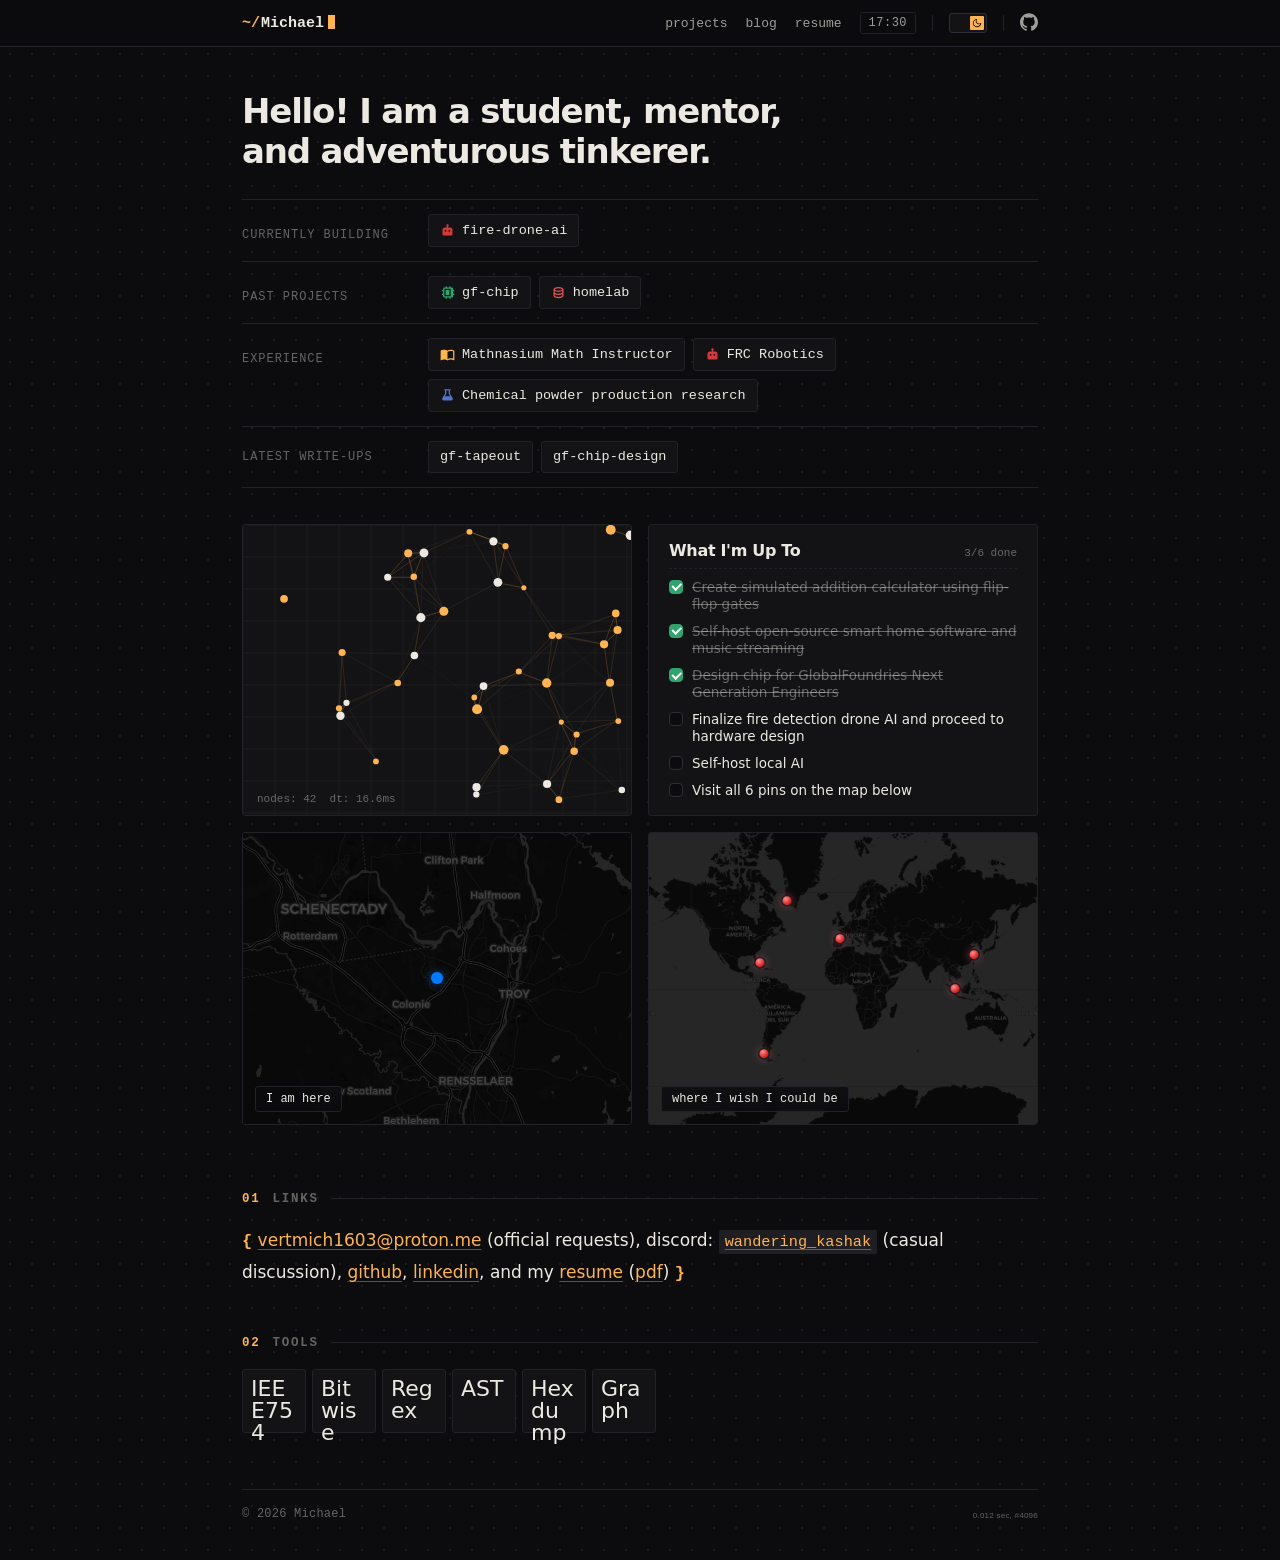
==== index.html @ 41710907 "Move gf-chip to Past projects on home page" ====
<!DOCTYPE html>
<html lang="en">
<head>
  <title>vert.study</title>
  <meta charset="UTF-8">
  <meta name="viewport" content="width=device-width, initial-scale=1">
  <meta name="theme-color" content="#f4f1ea">
  <link rel="icon" type="image/svg+xml" href="assets/favicon.svg">
  <link rel="apple-touch-icon" href="assets/images/logo.jpg">
  <link rel="stylesheet" href="assets/css/global.css">

  <script>
    function applyTheme() {
      let savedTheme = null
      try {
        savedTheme = localStorage.getItem('dark')
      } catch (e) {}
      const meta = document.querySelector('meta[name=theme-color]')
      if (savedTheme !== null) {
        if (savedTheme === 'true') {
          document.documentElement.classList.add('dark')
          meta.setAttribute('content', '#0c0c0e')
        } else {
          document.documentElement.classList.remove('dark')
          meta.setAttribute('content', '#f4f1ea')
        }
      } else {
        // dark by default; visitors can flip it with the toggle
        {
          document.documentElement.classList.add('dark')
          meta.setAttribute('content', '#0c0c0e')
        }
      }
    }
    applyTheme()
  </script>

  <style>
    .things {
      margin-block: 36px;
      display: grid;
      grid-template-columns: repeat(2, 1fr);
      gap: 16px;
      align-items: stretch;
    }

    .things > * {
      display: block;
      position: relative;
      overflow: hidden;
      width: 100%;
      height: auto;
      aspect-ratio: 4/3;
      border-radius: var(--radius);
      border: 1px solid var(--c-divider);
      transition: border-color 0.2s ease;
      background: var(--c-bg-alt);
    }

    @media (max-width: 768px) {
      .things {
        grid-template-columns: 1fr;
      }

      .things > * {
        aspect-ratio: 8/5;
      }
    }

    .sim-card {
      cursor: pointer;
      user-select: none;
    }

    .sim-card canvas {
      width: 100%;
      height: 100%;
      display: block;
    }

    .todo-card {
      padding: 16px 20px;
      display: flex;
      flex-direction: column;
      border: 1px solid var(--c-divider);
      overflow: hidden;
    }

    .todo-header {
      display: flex;
      align-items: baseline;
      justify-content: space-between;
      margin-bottom: 10px;
      padding-bottom: 8px;
      border-bottom: 1px dashed var(--c-divider);
    }

    .todo-header h3 {
      margin: 0;
      font-size: 16px;
      line-height: 1.2;
      font-weight: 700;
      letter-spacing: -0.02em;
    }

    .todo-count {
      font-family: var(--font-family-mono), monospace;
      font-size: 11px;
      color: var(--c-text-3);
    }

    .todo-list {
      list-style: none;
      padding: 0;
      margin: 0;
      display: flex;
      flex-direction: column;
      justify-content: space-between;
      gap: 6px;
      flex: 1;
    }

    .todo-item {
      display: flex;
      align-items: flex-start;
      gap: 9px;
      font-size: 13.5px;
      line-height: 1.25;
      margin: 0;
      cursor: default;
      color: var(--c-text-1);
    }

    .todo-box {
      width: 14px;
      height: 14px;
      margin-top: 1px;
      border: 1.5px solid var(--c-border);
      border-radius: 4px;
      background: var(--c-bg);
      flex-shrink: 0;
      position: relative;
    }

    .todo-item.done .todo-box {
      background: var(--c-green-2);
      border-color: var(--c-green-2);
    }

    .todo-item.done .todo-box::after {
      content: "";
      position: absolute;
      left: 3.5px;
      top: 0.5px;
      width: 3.5px;
      height: 6.5px;
      border: solid #fff;
      border-width: 0 2px 2px 0;
      transform: rotate(45deg);
    }

    .todo-item.done span:last-child {
      text-decoration: line-through;
      color: var(--c-text-3);
    }

    .map {
      position: relative;
      user-select: none;
      -webkit-user-select: none;
      overflow: hidden;
    }

    .map-label {
      position: absolute;
      bottom: 12px;
      left: 12px;
      z-index: 5;
      font-size: 12px;
      font-weight: 600;
      line-height: 1;
      padding: 6px 10px;
      border-radius: var(--radius);
      font-family: var(--font-family-mono), monospace;
      font-weight: 500;
      background-color: var(--c-bg-elv);
      backdrop-filter: blur(6px);
      -webkit-backdrop-filter: blur(6px);
      color: var(--c-text-1);
      border: 1px solid var(--c-divider);
      pointer-events: none;
    }

    .map-paper {
      position: absolute;
      display: grid;
      grid-template-columns: repeat(5, 1fr);
      pointer-events: none;
    }

    .map-paper span {
      display: block;
      width: 256px;
      height: 256px;
      background-color: var(--c-bg-alt);
      background-image: var(--light);
      background-size: 256px 256px;
    }

    html.dark .map-paper span {
      background-image: var(--dark);
    }

    .location-marker {
      position: relative;
      top: calc(50% - 20px);
      left: calc(50% - 20px);
      width: 40px;
      height: 40px;
      pointer-events: none;
    }

    .location-marker .dot {
      position: absolute;
      top: 50%;
      left: 50%;
      width: 12px;
      height: 12px;
      background: #007BFF;
      border-radius: 50%;
      transform: translate(-50%, -50%);
      z-index: 3;
      box-shadow: 0 0 8px rgba(0, 123, 255, 0.5);
    }

    .location-marker .ripple {
      position: absolute;
      top: 50%;
      left: 50%;
      width: 12px;
      height: 12px;
      border: 1px solid #007BFF;
      border-radius: 50%;
      transform: translate(-50%, -50%);
      z-index: 1;
      opacity: 0;
      animation: ripple-animation 4s infinite;
    }

    .location-marker .ripple:nth-child(1) {
      animation-delay: 0s;
    }

    .location-marker .ripple:nth-child(2) {
      animation-delay: 2s;
    }

    @keyframes ripple-animation {
      0% {
        transform: translate(-50%, -50%) scale(1);
        opacity: 0.5;
      }
      100% {
        transform: translate(-50%, -50%) scale(4);
        opacity: 0;
      }
    }

    /* Static World Map ("where I wish I could be") */
    .world-map-square {
      position: absolute;
      width: 100%;
      aspect-ratio: 1 / 1;
      left: 0;
      top: 50%;
      transform: translateY(-47%);
    }

    .world-tiles {
      position: absolute;
      inset: 0;
      display: grid;
      grid-template-columns: repeat(4, 1fr);
      grid-template-rows: repeat(4, 1fr);
      pointer-events: none;
    }

    .world-tiles span {
      display: block;
      width: 100%;
      height: 100%;
      background-color: var(--c-bg-alt);
      background-image: var(--light);
      background-size: 100% 100%;
    }

    html.dark .world-tiles span {
      background-image: var(--dark);
    }

    .wish-pin {
      position: absolute;
      width: 18px;
      height: 18px;
      transform: translate(-50%, -50%);
      z-index: 4;
      cursor: pointer;
    }

    .wish-pin::before {
      content: "";
      position: absolute;
      top: 50%;
      left: 50%;
      width: 9px;
      height: 9px;
      border-radius: 50%;
      transform: translate(-50%, -50%);
      background: radial-gradient(circle at 35% 30%, #ff8e8e 0%, #e03131 55%, #8a1117 100%);
      box-shadow:
        0 0 0 2px rgba(255, 255, 255, 0.85),
        0 2px 5px rgba(0, 0, 0, 0.45);
      transition: transform 0.15s ease;
    }

    html.dark .wish-pin::before {
      box-shadow:
        0 0 0 1.5px rgba(27, 27, 31, 0.9),
        0 0 8px rgba(246, 111, 129, 0.65);
    }

    .wish-pin:hover::before {
      transform: translate(-50%, -50%) scale(1.35);
    }

    .tools {
      display: flex;
      flex-wrap: wrap;
      gap: 6px;
    }

    .tools > a {
      display: block;
      width: 64px;
      height: 64px;
      font-size: 22px;
      line-height: 1;
      overflow-wrap: anywhere;
      border-radius: var(--radius);
      border: 1px solid var(--c-divider);
      padding: 8px;
      background: var(--c-bg-alt);
      color: var(--c-text-1);
      text-decoration: none;
      transition: background 0.2s ease, font-size 60ms ease;
    }

    .tools > a:hover {
      background: var(--c-bg-alt);
      font-size: 11px;
    }

    /* Hero statement + labeled rows */
    .hero {
      font-size: 34px;
      line-height: 1.18;
      font-weight: 700;
      letter-spacing: -0.035em;
      margin: 44px 0 28px;
      max-width: 17em;
    }

    .rows {
      border-top: 1px solid var(--c-divider);
    }

    .row {
      display: grid;
      grid-template-columns: 170px 1fr;
      gap: 16px;
      align-items: baseline;
      padding: 14px 0;
      border-bottom: 1px solid var(--c-divider);
    }

    .row-label {
      font-family: var(--font-family-mono), monospace;
      font-size: 12px;
      letter-spacing: 0.08em;
      text-transform: uppercase;
      color: var(--c-text-3);
    }

    .row-items {
      display: flex;
      flex-wrap: wrap;
      gap: 8px;
    }

    .things > *:hover {
      border-color: var(--c-border);
    }

    @media (max-width: 768px) {
      .hero { font-size: 28px; margin-top: 32px; }
      .row { grid-template-columns: 1fr; gap: 8px; }
    }
  </style>
</head>
<body>

<div class="nav-container">
  <nav>
    <div class="nav-title">
      <a href="index.html">Michael</a>
    </div>

    <div class="nav-menu nav-mobile">
      <div class="nav-element">
        <button class="dark-toggle" role="switch" aria-label="Toggle dark mode">
          <span class="dark-toggle__check">
            <span class="dark-toggle__icon">
              <svg class="sun" aria-hidden="true" focusable="false"><use xlink:href="#sun"></use></svg>
              <svg class="moon" aria-hidden="true" focusable="false"><use xlink:href="#moon"></use></svg>
            </span>
          </span>
        </button>
      </div>
      <div class="nav-element">
        <a href="" class="hamburger-toggle" aria-label="Toggle menu">
          <svg aria-hidden="true" focusable="false">
            <use xlink:href="#menu"></use>
          </svg>
        </a>
      </div>
    </div>

    <div class="nav-popup">
      <a href="projects.html">projects</a>
      <a href="blog.html">blog</a>
      <a href="resume.html">resume</a>
      <a href="https://github.com/Kashak213">github</a>
    </div>

    <div class="nav-menu nav-desktop">
      <div class="nav-element">
        <a href="projects.html">projects</a>
        <a href="blog.html">blog</a>
        <a href="resume.html">resume</a>
        <div class="my-time" data-timezone="America/New_York" title="Time in my timezone (EST)" tabindex="0">
          19:33
        </div>
      </div>
      <div class="nav-element">
        <button class="dark-toggle" role="switch" aria-label="Toggle dark mode">
          <span class="dark-toggle__check">
            <span class="dark-toggle__icon">
              <svg class="sun" aria-hidden="true" focusable="false"><use xlink:href="#sun"></use></svg>
              <svg class="moon" aria-hidden="true" focusable="false"><use xlink:href="#moon"></use></svg>
            </span>
          </span>
        </button>
      </div>
      <div class="nav-element">
        <a href="https://github.com/Kashak213" aria-label="GitHub" title="GitHub profile">
          <svg aria-hidden="true" focusable="false">
            <use xlink:href="#github"></use>
          </svg>
        </a>
      </div>
    </div>
  </nav>
</div>

<main>
  <p class="hero">
    Hello! I am a student, mentor, and adventurous tinkerer.
  </p>

  <div class="rows">
    <div class="row">
      <span class="row-label">Currently building</span>
      <div class="row-items">
        <a class="b" href="projects.html#drone" title="Autonomous UAV edge AI fire detection drone &amp; hardware">
          <svg aria-hidden="true" focusable="false"><use xlink:href="#bot"></use></svg>
          fire-drone-ai</a>
      </div>
    </div>

    <div class="row">
      <span class="row-label">Past projects</span>
      <div class="row-items">
        <a class="b" href="projects.html#gf-chip" title="GlobalFoundries Next Generation Engineers chip design">
          <svg aria-hidden="true" focusable="false"><use xlink:href="#chip"></use></svg>
          gf-chip</a>
        <a href="projects.html#homelab" class="b" title="Self-hosted open-source smart home, media streaming &amp; local AI">
          <svg aria-hidden="true" focusable="false"><use xlink:href="#db"></use></svg>
          homelab</a>
      </div>
    </div>

    <div class="row">
      <span class="row-label">Experience</span>
      <div class="row-items">
        <a class="b" href="projects.html#mathnasium" title="Math Instructor at Mathnasium">
          <svg aria-hidden="true" focusable="false"><use xlink:href="#book"></use></svg>
          Mathnasium Math Instructor</a>
        <a class="b" href="projects.html#robotics" title="Mechanical Subteam Captain — Shenendehowa FRC Robotics">
          <svg aria-hidden="true" focusable="false"><use xlink:href="#bot"></use></svg>
          FRC Robotics</a>
        <a class="b" href="projects.html#research" title="Chemical Engineering student research on powder production">
          <svg aria-hidden="true" focusable="false"><use xlink:href="#lab"></use></svg>
          Chemical powder production research</a>
      </div>
    </div>

    <div class="row">
      <span class="row-label">Latest write-ups</span>
      <div class="row-items">
        <a href="gf-tapeout.html" class="b" title="Two-Digit BCD Adding Calculator Report (GlobalFoundries NextGen Engineers)">gf-tapeout</a>
        <a href="gf-chip-design.html" class="b" title="Two-Digit BCD Adding Calculator Visual Walkthrough">gf-chip-design</a>
      </div>
    </div>
  </div>
</main>

<section>
  <div class="things">
    <!-- Interactive Bubble / Node Simulation -->
    <div class="sim-card" id="sim-card" title="Interactive orbital field — click to spawn bubbles">
      <canvas id="sim-canvas"></canvas>
    </div>

    <!-- Read-Only Public To-Do / What I'm Up To Card -->
    <div class="todo-card">
      <div class="todo-header">
        <h3>What I'm Up To</h3>
        <span class="todo-count">3/6 done</span>
      </div>
      <ul class="todo-list">
        <li class="todo-item done">
          <span class="todo-box" aria-hidden="true"></span>
          <span>Create simulated addition calculator using flip-flop gates</span>
        </li>
        <li class="todo-item done">
          <span class="todo-box" aria-hidden="true"></span>
          <span>Self-host open-source smart home software and music streaming</span>
        </li>
        <li class="todo-item done">
          <span class="todo-box" aria-hidden="true"></span>
          <span>Design chip for GlobalFoundries Next Generation Engineers</span>
        </li>
        <li class="todo-item">
          <span class="todo-box" aria-hidden="true"></span>
          <span>Finalize fire detection drone AI and proceed to hardware design</span>
        </li>
        <li class="todo-item">
          <span class="todo-box" aria-hidden="true"></span>
          <span>Self-host local AI</span>
        </li>
        <li class="todo-item">
          <span class="todo-box" aria-hidden="true"></span>
          <span>Visit all 6 pins on the map below</span>
        </li>
      </ul>
    </div>

    <!-- Static Tri-City (Schenectady, Albany, Troy) Map — Zoom 10 so only the general Capital Region is shown -->
    <div class="map" title="I am here — Schenectady / Albany / Troy">
      <div class="map-paper" data-localx="535.3" data-localy="580.4">
        <span style="--dark: url('assets/maps/dark_all/10/300_375.png'); --light: url('assets/maps/light_all/10/300_375.png')"></span>
        <span style="--dark: url('assets/maps/dark_all/10/301_375.png'); --light: url('assets/maps/light_all/10/301_375.png')"></span>
        <span style="--dark: url('assets/maps/dark_all/10/302_375.png'); --light: url('assets/maps/light_all/10/302_375.png')"></span>
        <span style="--dark: url('assets/maps/dark_all/10/303_375.png'); --light: url('assets/maps/light_all/10/303_375.png')"></span>
        <span style="--dark: url('assets/maps/dark_all/10/304_375.png'); --light: url('assets/maps/light_all/10/304_375.png')"></span>

        <span style="--dark: url('assets/maps/dark_all/10/300_376.png'); --light: url('assets/maps/light_all/10/300_376.png')"></span>
        <span style="--dark: url('assets/maps/dark_all/10/301_376.png'); --light: url('assets/maps/light_all/10/301_376.png')"></span>
        <span style="--dark: url('assets/maps/dark_all/10/302_376.png'); --light: url('assets/maps/light_all/10/302_376.png')"></span>
        <span style="--dark: url('assets/maps/dark_all/10/303_376.png'); --light: url('assets/maps/light_all/10/303_376.png')"></span>
        <span style="--dark: url('assets/maps/dark_all/10/304_376.png'); --light: url('assets/maps/light_all/10/304_376.png')"></span>

        <span style="--dark: url('assets/maps/dark_all/10/300_377.png'); --light: url('assets/maps/light_all/10/300_377.png')"></span>
        <span style="--dark: url('assets/maps/dark_all/10/301_377.png'); --light: url('assets/maps/light_all/10/301_377.png')"></span>
        <span style="--dark: url('assets/maps/dark_all/10/302_377.png'); --light: url('assets/maps/light_all/10/302_377.png')"></span>
        <span style="--dark: url('assets/maps/dark_all/10/303_377.png'); --light: url('assets/maps/light_all/10/303_377.png')"></span>
        <span style="--dark: url('assets/maps/dark_all/10/304_377.png'); --light: url('assets/maps/light_all/10/304_377.png')"></span>

        <span style="--dark: url('assets/maps/dark_all/10/300_378.png'); --light: url('assets/maps/light_all/10/300_378.png')"></span>
        <span style="--dark: url('assets/maps/dark_all/10/301_378.png'); --light: url('assets/maps/light_all/10/301_378.png')"></span>
        <span style="--dark: url('assets/maps/dark_all/10/302_378.png'); --light: url('assets/maps/light_all/10/302_378.png')"></span>
        <span style="--dark: url('assets/maps/dark_all/10/303_378.png'); --light: url('assets/maps/light_all/10/303_378.png')"></span>
        <span style="--dark: url('assets/maps/dark_all/10/304_378.png'); --light: url('assets/maps/light_all/10/304_378.png')"></span>

        <span style="--dark: url('assets/maps/dark_all/10/300_379.png'); --light: url('assets/maps/light_all/10/300_379.png')"></span>
        <span style="--dark: url('assets/maps/dark_all/10/301_379.png'); --light: url('assets/maps/light_all/10/301_379.png')"></span>
        <span style="--dark: url('assets/maps/dark_all/10/302_379.png'); --light: url('assets/maps/light_all/10/302_379.png')"></span>
        <span style="--dark: url('assets/maps/dark_all/10/303_379.png'); --light: url('assets/maps/light_all/10/303_379.png')"></span>
        <span style="--dark: url('assets/maps/dark_all/10/304_379.png'); --light: url('assets/maps/light_all/10/304_379.png')"></span>
      </div>
      <div class="location-marker">
        <div class="ripple"></div>
        <div class="ripple"></div>
        <div class="dot"></div>
      </div>
      <div class="map-label">I am here</div>
    </div>

    <!-- Static World Map — "where I wish I could be" -->
    <div class="map">
      <div class="world-map-square">
        <div class="world-tiles">
          <span style="--dark: url('assets/maps/dark_all/2/0_0.png'); --light: url('assets/maps/light_all/2/0_0.png')"></span>
          <span style="--dark: url('assets/maps/dark_all/2/1_0.png'); --light: url('assets/maps/light_all/2/1_0.png')"></span>
          <span style="--dark: url('assets/maps/dark_all/2/2_0.png'); --light: url('assets/maps/light_all/2/2_0.png')"></span>
          <span style="--dark: url('assets/maps/dark_all/2/3_0.png'); --light: url('assets/maps/light_all/2/3_0.png')"></span>

          <span style="--dark: url('assets/maps/dark_all/2/0_1.png'); --light: url('assets/maps/light_all/2/0_1.png')"></span>
          <span style="--dark: url('assets/maps/dark_all/2/1_1.png'); --light: url('assets/maps/light_all/2/1_1.png')"></span>
          <span style="--dark: url('assets/maps/dark_all/2/2_1.png'); --light: url('assets/maps/light_all/2/2_1.png')"></span>
          <span style="--dark: url('assets/maps/dark_all/2/3_1.png'); --light: url('assets/maps/light_all/2/3_1.png')"></span>

          <span style="--dark: url('assets/maps/dark_all/2/0_2.png'); --light: url('assets/maps/light_all/2/0_2.png')"></span>
          <span style="--dark: url('assets/maps/dark_all/2/1_2.png'); --light: url('assets/maps/light_all/2/1_2.png')"></span>
          <span style="--dark: url('assets/maps/dark_all/2/2_2.png'); --light: url('assets/maps/light_all/2/2_2.png')"></span>
          <span style="--dark: url('assets/maps/dark_all/2/3_2.png'); --light: url('assets/maps/light_all/2/3_2.png')"></span>

          <span style="--dark: url('assets/maps/dark_all/2/0_3.png'); --light: url('assets/maps/light_all/2/0_3.png')"></span>
          <span style="--dark: url('assets/maps/dark_all/2/1_3.png'); --light: url('assets/maps/light_all/2/1_3.png')"></span>
          <span style="--dark: url('assets/maps/dark_all/2/2_3.png'); --light: url('assets/maps/light_all/2/2_3.png')"></span>
          <span style="--dark: url('assets/maps/dark_all/2/3_3.png'); --light: url('assets/maps/light_all/2/3_3.png')"></span>
        </div>

        <!-- Pins on exact Web Mercator coordinates -->
        <div class="wish-pin" style="left: 35.63%; top: 26.86%" title="Nuuk, Greenland"></div>
        <div class="wish-pin" style="left: 28.50%; top: 42.84%" title="The Bahamas"></div>
        <div class="wish-pin" style="left: 29.61%; top: 66.42%" title="Patagonia"></div>
        <div class="wish-pin" style="left: 49.19%; top: 36.63%" title="Basque Country, Spain"></div>
        <div class="wish-pin" style="left: 83.74%; top: 40.95%" title="Shanghai, China"></div>
        <div class="wish-pin" style="left: 78.84%; top: 49.62%" title="Singapore"></div>
      </div>
      <div class="map-label">where I wish I could be</div>
    </div>
  </div>
</section>

<section>
  <h2>Links</h2>
  <p>
    <span class="bracket">{</span>
    <a href="mailto:vertmich1603@proton.me" title="Official requests: vertmich1603@proton.me">vertmich1603@proton.me</a> (official requests),
    discord: <a href="#discord" id="copy-discord" title="Click to copy Discord username"><code>wandering_kashak</code></a> (casual discussion),
    <a href="https://github.com/Kashak213" target="_blank" rel="noopener">github</a>,
    <a href="https://www.linkedin.com/in/michael-vert-966867383" target="_blank" rel="noopener">linkedin</a>,
    and my <a href="resume.html" title="View interactive web resume">resume</a> (<a href="assets/resume.pdf" download="Michael_Vert_Resume.pdf" title="Download PDF resume">pdf</a>)
    <span class="bracket">}</span>
  </p>
</section>

<section>
  <h2>Tools</h2>
  <div class="tools">
    <a href="projects.html">IEEE754</a>
    <a href="projects.html">Bitwise</a>
    <a href="projects.html">Regex</a>
    <a href="projects.html">AST</a>
    <a href="projects.html">Hexdump</a>
    <a href="projects.html">Graph</a>
  </div>
</section>

<footer>
  <div class="footer-links">
    <div>© 2026 Michael</div>
    <div style="font-family: Tahoma, sans-serif">
      <span style="font-size: 8px" title="Page generation time">
        0.012 sec,
      </span>
      <span style="font-size: 8px" title="Unique page views">
        #4096
      </span>
    </div>
  </div>
</footer>

<svg style="display: none" aria-hidden="true" focusable="false">
  <symbol id="sun" viewBox="0 0 24 24">
    <path d="M12,18c-3.3,0-6-2.7-6-6s2.7-6,6-6s6,2.7,6,6S15.3,18,12,18zM12,8c-2.2,0-4,1.8-4,4c0,2.2,1.8,4,4,4c2.2,0,4-1.8,4-4C16,9.8,14.2,8,12,8z"></path>
    <path d="M12,4c-0.6,0-1-0.4-1-1V1c0-0.6,0.4-1,1-1s1,0.4,1,1v2C13,3.6,12.6,4,12,4z"></path>
    <path d="M12,24c-0.6,0-1-0.4-1-1v-2c0-0.6,0.4-1,1-1s1,0.4,1,1v2C13,23.6,12.6,24,12,24z"></path>
    <path d="M5.6,6.6c-0.3,0-0.5-0.1-0.7-0.3L3.5,4.9c-0.4-0.4-0.4-1,0-1.4s1-0.4,1.4,0l1.4,1.4c0.4,0.4,0.4,1,0,1.4C6.2,6.5,5.9,6.6,5.6,6.6z"></path>
    <path d="M19.8,20.8c-0.3,0-0.5-0.1-0.7-0.3l-1.4-1.4c-0.4-0.4-0.4-1,0-1.4s1-0.4,1.4,0l1.4,1.4c0.4,0.4,0.4,1,0,1.4C20.3,20.7,20,20.8,19.8,20.8z"></path>
    <path d="M3,13H1c-0.6,0-1-0.4-1-1s0.4-1,1-1h2c0.6,0,1,0.4,1,1S3.6,13,3,13z"></path>
    <path d="M23,13h-2c-0.6,0-1-0.4-1-1s0.4-1,1-1h2c0.6,0,1,0.4,1,1S23.6,13,23,13z"></path>
    <path d="M4.2,20.8c-0.3,0-0.5-0.1-0.7-0.3c-0.4-0.4-0.4-1,0-1.4l1.4-1.4c0.4-0.4,1-0.4,1.4,0s0.4,1,0,1.4l-1.4,1.4C4.7,20.7,4.5,20.8,4.2,20.8z"></path>
    <path d="M18.4,6.6c-0.3,0-0.5-0.1-0.7-0.3c-0.4-0.4-0.4-1,0-1.4l1.4-1.4c0.4-0.4,1-0.4,1.4,0s0.4,1,0,1.4l-1.4,1.4C18.9,6.5,18.6,6.6,18.4,6.6z"></path>
  </symbol>
  <symbol id="moon" viewBox="0 0 24 24">
    <path d="M12.1,22c-0.3,0-0.6,0-0.9,0c-5.5-0.5-9.5-5.4-9-10.9c0.4-4.8,4.2-8.6,9-9c0.4,0,0.8,0.2,1,0.5c0.2,0.3,0.2,0.8-0.1,1.1c-2,2.7-1.4,6.4,1.3,8.4c2.1,1.6,5,1.6,7.1,0c0.3-0.2,0.7-0.3,1.1-0.1c0.3,0.2,0.5,0.6,0.5,1c-0.2,2.7-1.5,5.1-3.6,6.8C16.6,21.2,14.4,22,12.1,22zM9.3,4.4c-2.9,1-5,3.6-5.2,6.8c-0.4,4.4,2.8,8.3,7.2,8.7c2.1,0.2,4.2-0.4,5.8-1.8c1.1-0.9,1.9-2.1,2.4-3.4c-2.5,0.9-5.3,0.5-7.5-1.1C9.2,11.4,8.1,7.7,9.3,4.4z"></path>
  </symbol>
  <symbol id="github" viewBox="0 0 24 24">
    <path d="M12 .297c-6.63 0-12 5.373-12 12 0 5.303 3.438 9.8 8.205 11.385.6.113.82-.258.82-.577 0-.285-.01-1.04-.015-2.04-3.338.724-4.042-1.61-4.042-1.61C4.422 18.07 3.633 17.7 3.633 17.7c-1.087-.744.084-.729.084-.729 1.205.084 1.838 1.236 1.838 1.236 1.07 1.835 2.809 1.305 3.495.998.108-.776.417-1.305.76-1.605-2.665-.3-5.466-1.332-5.466-5.93 0-1.31.465-2.38 1.235-3.22-.135-.303-.54-1.523.105-3.176 0 0 1.005-.322 3.3 1.23.96-.267 1.98-.399 3-.405 1.02.006 2.04.138 3 .405 2.28-1.552 3.285-1.23 3.285-1.23.645 1.653.24 2.873.12 3.176.765.84 1.23 1.91 1.23 3.22 0 4.61-2.805 5.625-5.475 5.92.42.36.81 1.096.81 2.22 0 1.606-.015 2.896-.015 3.286 0 .315.21.69.825.57C20.565 22.092 24 17.592 24 12.297c0-6.627-5.373-12-12-12"></path>
  </symbol>
  <symbol id="menu" viewBox="0 0 24 24">
    <path d="M3 6h18v2H3zm0 5h18v2H3zm0 5h18v2H3z"></path>
  </symbol>
  <symbol id="chip" viewBox="0 0 24 24">
    <path fill="#30a46c" d="M9 2v2H7a2 2 0 0 0-2 2v2H3v2h2v4H3v2h2v2a2 2 0 0 0 2 2h2v2h2v-2h4v2h2v-2h2a2 2 0 0 0 2-2v-2h2v-2h-2v-4h2V8h-2V6a2 2 0 0 0-2-2h-2V2h-2v2h-4V2H9zm-2 4h10v12H7V6zm2 2v8h6V8H9z"/>
  </symbol>
  <symbol id="db" viewBox="0 0 24 24">
    <path fill="#e0575b" d="M12 3C7.58 3 4 4.79 4 7v10c0 2.21 3.58 4 8 4s8-1.79 8-4V7c0-2.21-3.58-4-8-4zm0 2c3.87 0 6 1.5 6 2s-2.13 2-6 2-6-1.5-6-2 2.13-2 6-2zm6 12c0 .5-2.13 2-6 2s-6-1.5-6-2v-2.23c1.61.78 3.72 1.23 6 1.23s4.39-.45 6-1.23V17zm0-5c0 .5-2.13 2-6 2s-6-1.5-6-2V9.77C7.61 10.55 9.72 11 12 11s4.39-.45 6-1.23V12z"/>
  </symbol>
  <symbol id="tensor" viewBox="0 0 24 24">
    <path fill="#5c73e7" d="M12 2L3 7v10l9 5 9-5V7l-9-5zm0 2.28L18.8 8 12 11.72 5.2 8 12 4.28zM5 9.64l6 3.33v6.75l-6-3.33V9.64zm8 10.08v-6.75l6-3.33v6.75l-6 3.33z"/>
  </symbol>
  <symbol id="terminal" viewBox="0 0 24 24">
    <path fill="#da8b17" d="M4 4h16a2 2 0 0 1 2 2v12a2 2 0 0 1-2 2H4a2 2 0 0 1-2-2V6a2 2 0 0 1 2-2zm2.5 4.5L10 12l-3.5 3.5 1.4 1.4L12.8 12 7.9 7.1 6.5 8.5zm5.5 6.5h6v-2h-6v2z"/>
  </symbol>
  <symbol id="cube" viewBox="0 0 24 24">
    <path fill="#299764" d="M21 16.5c0 .38-.21.71-.53.88l-7.9 4.44c-.16.12-.36.18-.57.18-.21 0-.41-.06-.57-.18l-7.9-4.44A.991.991 0 0 1 3 16.5v-9c0-.38.21-.71.53-.88l7.9-4.44c.16-.12.36-.18.57-.18.21 0 .41.06.57.18l7.9 4.44c.32.17.53.5.53.88v9z"/>
  </symbol>
  <symbol id="lab" viewBox="0 0 24 24">
    <path fill="#5672cd" d="M7 2v2h1v5.17L3.59 16.5A2.5 2.5 0 0 0 5.75 20h12.5a2.5 2.5 0 0 0 2.16-3.5L16 9.17V4h1V2H7zm3 2h4v5.72l2.17 3.62H7.83L10 9.72V4z"/>
  </symbol>
  <symbol id="book" viewBox="0 0 24 24">
    <path fill="#ffb454" d="M21 5c-1.11-.35-2.33-.5-3.5-.5-1.95 0-4.05.4-5.5 1.5-1.45-1.1-3.55-1.5-5.5-1.5S2.45 4.9 1 6v14.65c0 .25.25.5.5.5.1 0 .15-.05.25-.05C3.1 20.45 5.05 20 6.5 20c1.95 0 4.05.4 5.5 1.5 1.35-.85 3.8-1.5 5.5-1.5 1.65 0 3.35.3 4.75 1.05.1.05.15.05.25.05.25 0 .5-.25.5-.5V6c-.6-.45-1.25-.75-2-1zm0 13.5c-1.1-.35-2.3-.5-3.5-.5-1.7 0-4.15.65-5.5 1.5V8c1.35-.85 3.8-1.5 5.5-1.5 1.2 0 2.4.15 3.5.5v11.5z"/>
  </symbol>
  <symbol id="bot" viewBox="0 0 24 24">
    <path fill="#d5393e" d="M12 2a2 2 0 0 1 2 2c0 .74-.4 1.39-1 1.73V7h3a4 4 0 0 1 4 4v7a2 2 0 0 1-2 2H6a2 2 0 0 1-2-2v-7a4 4 0 0 1 4-4h3V5.73c-.6-.34-1-.99-1-1.73a2 2 0 0 1 2-2zm-3 9a1.5 1.5 0 1 0 0 3 1.5 1.5 0 0 0 0-3zm6 0a1.5 1.5 0 1 0 0 3 1.5 1.5 0 0 0 0-3z"/>
  </symbol>
</svg>

<script src="assets/js/main.js"></script>
<script>
  // Center map paper exactly like medv.io
  function centerMapPaper() {
    const map = document.querySelector('.map')
    const mapPaper = document.querySelector('.map-paper')
    if (!map || !mapPaper) return

    const localX = parseFloat(mapPaper.dataset.localx)
    const localY = parseFloat(mapPaper.dataset.localy)

    const leftOffset = map.offsetWidth / 2 - localX
    const topOffset = map.offsetHeight / 2 - localY

    mapPaper.style.left = leftOffset + 'px'
    mapPaper.style.top = topOffset + 'px'
  }

  document.addEventListener('DOMContentLoaded', centerMapPaper)
  window.addEventListener('resize', centerMapPaper)

  // Copy Discord handle on click
  const discordLink = document.getElementById('copy-discord')
  if (discordLink) {
    discordLink.addEventListener('click', (e) => {
      e.preventDefault()
      navigator.clipboard?.writeText('wandering_kashak')
      const code = discordLink.querySelector('code')
      if (code) {
        const orig = code.innerText
        code.innerText = 'copied!'
        setTimeout(() => { code.innerText = orig }, 1200)
      }
    })
  }

  // Interactive Bubble / Node Canvas Widget
  ;(function initCanvasWidget() {
    const canvas = document.getElementById('sim-canvas')
    if (!canvas) return
    const ctx = canvas.getContext('2d')
    let width = 0, height = 0, dpr = window.devicePixelRatio || 1

    const particles = []
    const NUM = 42

    function resize() {
      const rect = canvas.getBoundingClientRect()
      width = rect.width
      height = rect.height
      canvas.width = width * dpr
      canvas.height = height * dpr
      ctx.setTransform(dpr, 0, 0, dpr, 0, 0)
    }

    function spawn(x, y) {
      const angle = Math.random() * Math.PI * 2
      const speed = 0.4 + Math.random() * 1.1
      particles.push({
        x, y,
        vx: Math.cos(angle) * speed,
        vy: Math.sin(angle) * speed,
        r: 2.5 + Math.random() * 2.5,
        hue: Math.random() > 0.35 ? 'brand' : 'green'
      })
      if (particles.length > 75) particles.shift()
    }

    resize()
    window.addEventListener('resize', resize)

    for (let i = 0; i < NUM; i++) {
      spawn(Math.random() * (width || 400), Math.random() * (height || 300))
    }

    let mouse = { x: -999, y: -999, active: false }
    canvas.addEventListener('mousemove', (e) => {
      const r = canvas.getBoundingClientRect()
      mouse.x = e.clientX - r.left
      mouse.y = e.clientY - r.top
      mouse.active = true
    })
    canvas.addEventListener('mouseleave', () => { mouse.active = false })
    canvas.addEventListener('click', (e) => {
      const r = canvas.getBoundingClientRect()
      for (let i = 0; i < 5; i++) {
        spawn(e.clientX - r.left, e.clientY - r.top)
      }
    })

    function step() {
      const isDark = document.documentElement.classList.contains('dark')
      ctx.fillStyle = isDark ? '#131316' : '#ebe7dc'
      ctx.fillRect(0, 0, width, height)

      // Subtle coordinate grid
      ctx.strokeStyle = isDark ? 'rgba(255,245,225,0.04)' : 'rgba(60,50,30,0.06)'
      ctx.lineWidth = 1
      const stepGrid = 32
      for (let gx = 0; gx < width; gx += stepGrid) {
        ctx.beginPath(); ctx.moveTo(gx, 0); ctx.lineTo(gx, height); ctx.stroke()
      }
      for (let gy = 0; gy < height; gy += stepGrid) {
        ctx.beginPath(); ctx.moveTo(0, gy); ctx.lineTo(width, gy); ctx.stroke()
      }

      for (let i = 0; i < particles.length; i++) {
        const a = particles[i]
        if (mouse.active) {
          const dx = mouse.x - a.x
          const dy = mouse.y - a.y
          const dist = Math.hypot(dx, dy)
          if (dist < 120 && dist > 5) {
            a.vx += (dx / dist) * 0.03
            a.vy += (dy / dist) * 0.03
          }
        }

        const speed = Math.hypot(a.vx, a.vy)
        if (speed > 1.8) {
          a.vx = (a.vx / speed) * 1.8
          a.vy = (a.vy / speed) * 1.8
        }

        a.x += a.vx
        a.y += a.vy
        if (a.x < 0) a.x = width
        if (a.x > width) a.x = 0
        if (a.y < 0) a.y = height
        if (a.y > height) a.y = 0

        for (let j = i + 1; j < particles.length; j++) {
          const b = particles[j]
          const dx = a.x - b.x
          const dy = a.y - b.y
          const d = Math.hypot(dx, dy)
          if (d < 78) {
            const alpha = (1 - d / 78) * (isDark ? 0.35 : 0.25)
            ctx.strokeStyle = isDark
              ? `rgba(255, 180, 84, ${alpha})`
              : `rgba(180, 83, 9, ${alpha})`
            ctx.beginPath()
            ctx.moveTo(a.x, a.y)
            ctx.lineTo(b.x, b.y)
            ctx.stroke()
          }
        }

        ctx.fillStyle = a.hue === 'brand'
          ? (isDark ? '#ffb454' : '#b45309')
          : (isDark ? '#ece9e2' : '#1c1b19')
        ctx.beginPath()
        ctx.arc(a.x, a.y, a.r, 0, Math.PI * 2)
        ctx.fill()
      }

      ctx.font = '11px ui-monospace, SFMono-Regular, Menlo, Consolas, monospace'
      ctx.fillStyle = isDark ? 'rgba(236, 233, 226, 0.4)' : 'rgba(28, 27, 25, 0.45)'
      ctx.fillText(`nodes: ${particles.length}  dt: 16.6ms`, 14, height - 14)

      requestAnimationFrame(step)
    }
    requestAnimationFrame(step)
  })()
</script>
</body>
</html>
---- assets/css/global.css ----
:root {
  --c-gray-1: #d8d3c6;
  --c-gray-2: #e2ddd0;
  --c-gray-3: #ebe6da;
  --c-gray-soft: rgba(120, 110, 90, .14);
  --c-indigo-1: #3451b2;
  --c-indigo-2: #3a5ccc;
  --c-indigo-3: #5672cd;
  --c-indigo-soft: rgba(100, 108, 255, .14);
  --c-green-1: #18794e;
  --c-green-2: #299764;
  --c-green-3: #30a46c;
  --c-green-soft: rgba(16, 185, 129, .14);
  --c-yellow-1: #915930;
  --c-yellow-2: #946300;
  --c-yellow-3: #9f6a00;
  --c-yellow-soft: rgba(234, 179, 8, .14);
  --c-red-1: #b8272c;
  --c-red-2: #d5393e;
  --c-red-3: #e0575b;
  --c-red-soft: rgba(244, 63, 94, .14);
  --c-amber-1: #b45309;
  --c-amber-2: #92400e;
  --c-amber-3: #d97706;
  --c-amber-soft: rgba(217, 119, 6, .13);
}

.dark {
  --c-gray-1: #4a4a52;
  --c-gray-2: #3a3a41;
  --c-gray-3: #2c2c32;
  --c-gray-soft: rgba(150, 150, 165, .14);
  --c-indigo-1: #a8b1ff;
  --c-indigo-2: #5c73e7;
  --c-indigo-3: #3e63dd;
  --c-indigo-soft: rgba(100, 108, 255, .16);
  --c-green-1: #3dd68c;
  --c-green-2: #30a46c;
  --c-green-3: #298459;
  --c-green-soft: rgba(16, 185, 129, .16);
  --c-yellow-1: #f9b44e;
  --c-yellow-2: #da8b17;
  --c-yellow-3: #a46a0a;
  --c-yellow-soft: rgba(234, 179, 8, .16);
  --c-red-1: #f66f81;
  --c-red-2: #f14158;
  --c-red-3: #b62a3c;
  --c-red-soft: rgba(244, 63, 94, .16);
  --c-amber-1: #ffb454;
  --c-amber-2: #ffc987;
  --c-amber-3: #e8912d;
  --c-amber-soft: rgba(255, 180, 84, .12);
}

/* Single amber accent drives links, headings, hover states */
:root {
  --c-default-soft: var(--c-gray-soft);
  --c-brand-1: var(--c-amber-1);
  --c-brand-2: var(--c-amber-2);
  --c-brand-3: var(--c-amber-3);
  --c-brand-soft: var(--c-amber-soft);
  --c-on-brand: #fff;
}

.dark {
  --c-on-brand: #1a1204;
}

:root {
  --font-family: ui-sans-serif, system-ui, -apple-system, BlinkMacSystemFont, "Segoe UI", Roboto, "Helvetica Neue", Arial, sans-serif;
  --font-family-mono: ui-monospace, SFMono-Regular, "SF Mono", Menlo, Monaco, Consolas, "Liberation Mono", "Courier New", monospace;
  --code-color: var(--c-brand-1);
  --code-bg: var(--c-default-soft);
  --code-block-bg: var(--c-bg-alt);
  --code-block-color: var(--c-text-1);
  --code-line-height: 1.7;
  --code-font-size: 15.25px;
  --radius: 3px;
}

/* Warm paper (light) */
:root {
  --c-bg: #f4f1ea;
  --c-bg-alt: #ebe7dc;
  --c-bg-elv: rgb(244 241 234 / 0.82);
  --c-dot: rgba(60, 50, 30, .13);
}

/* Warm graphite (dark) */
.dark {
  --c-bg: #0c0c0e;
  --c-bg-alt: #131316;
  --c-bg-elv: rgb(12 12 14 / 0.82);
  --c-dot: rgba(255, 245, 225, .07);
}

:root {
  --c-border: #cbc4b2;
  --c-divider: #dcd6c6;
}

.dark {
  --c-border: #2e2e35;
  --c-divider: #212127;
}

:root {
  --shadow-1: 0 1px 2px rgba(0, 0, 0, .04), 0 1px 2px rgba(0, 0, 0, .06);
  --shadow-2: 0 3px 12px rgba(0, 0, 0, .07), 0 1px 4px rgba(0, 0, 0, .07);
  --shadow-3: 0 12px 32px rgba(0, 0, 0, .1), 0 2px 6px rgba(0, 0, 0, .08);
  --shadow-4: 0 14px 44px rgba(0, 0, 0, .12), 0 3px 9px rgba(0, 0, 0, .12);
  --shadow-5: 0 18px 56px rgba(0, 0, 0, .16), 0 4px 12px rgba(0, 0, 0, .16);
}

:root {
  --c-text-1: rgb(28, 27, 25);
  --c-text-2: rgba(28, 27, 25, .72);
  --c-text-3: rgba(28, 27, 25, .48);
}

.dark {
  --c-text-1: rgb(236, 233, 226);
  --c-text-2: rgba(236, 233, 226, .66);
  --c-text-3: rgba(236, 233, 226, .4);
}

:root {
  --max-width: 860px;
  --main-padding: 32px;
}

* {
  box-sizing: border-box;
}

html.dark {
  color-scheme: dark;
}

body {
  margin: 0;
  font-family: var(--font-family), sans-serif;
  font-size: 17px;
  line-height: 1;
  color: var(--c-text-1);
  background-color: var(--c-bg);
  /* faint dot grid, like engineering paper */
  background-image: radial-gradient(var(--c-dot) 1px, transparent 1px);
  background-size: 22px 22px;
  background-position: -1px -1px;
  counter-reset: sec;
  text-rendering: optimizeLegibility;
  -webkit-font-smoothing: antialiased;
  -moz-osx-font-smoothing: grayscale;
  -moz-text-size-adjust: none;
  -webkit-text-size-adjust: none;
  text-size-adjust: none;
}

::selection {
  background: var(--c-brand-1);
  color: var(--c-on-brand);
}

p {
  margin: 16px 0;
  line-height: 30px;
  overflow-wrap: break-word;
}

details {
  margin: 16px 0;
  line-height: 32px;
  overflow-wrap: break-word;
}

details summary {
  cursor: pointer;
}

h1, h2, h3, h4, h5, h6 {
  margin: 0;
  font-weight: 600;
  overflow-wrap: break-word;
}

h1, h2, h3, h4, h5, h6, li, p {
  overflow-wrap: break-word;
}

strong, b {
  font-weight: 600;
}

a, area, button, [role='button'], input, label, select, summary, textarea {
  touch-action: manipulation;
}

h1 {
  margin: 30px 0 26px;
  letter-spacing: -.035em;
  line-height: 1.1;
  font-size: 40px;
  font-weight: 700;
  color: var(--c-text-1);
}

/* Section headings read like numbered datasheet labels: "01 / links" */
h2 {
  counter-increment: sec;
  margin: 16px 0 16px;
  padding-top: 28px;
  letter-spacing: .14em;
  text-transform: uppercase;
  font-family: var(--font-family-mono), monospace;
  line-height: 20px;
  font-size: 12.5px;
  font-weight: 700;
  color: var(--c-text-3);
  display: flex;
  align-items: center;
  gap: 12px;
}

h2::before {
  content: counter(sec, decimal-leading-zero);
  color: var(--c-brand-1);
}

h2::after {
  content: "";
  flex: 1;
  border-top: 1px solid var(--c-divider);
}

h3 {
  margin: 32px 0 0;
  letter-spacing: -.01em;
  line-height: 28px;
  font-size: 18px;
}

hr {
  margin-top: 2rem;
  margin-bottom: 2rem;
  border: none;
  border-top: 1px solid var(--c-divider);
}

a {
  font-weight: 500;
  color: var(--c-brand-1);
  text-decoration: underline;
  text-decoration-thickness: 1px;
  text-decoration-color: color-mix(in srgb, var(--c-brand-1) 40%, transparent);
  text-underline-offset: 3px;
  transition: color .2s, text-decoration-color .2s;
}

a:hover {
  color: var(--c-brand-2);
  text-decoration-color: currentColor;
}

ol, ul {
  padding-left: 2rem;
  margin-top: 0;
  margin-bottom: 1rem;
}

ul {
  list-style: inside disc;
}

ol {
  list-style: inside decimal;
}

li {
  margin-top: 0.25rem;
  line-height: 2rem;
}

.container, header, main, section {
  width: 100%;
  max-width: var(--max-width);
  margin-right: auto;
  margin-left: auto;
  padding-inline: var(--main-padding);
}

footer {
  max-width: var(--max-width);
  margin-inline: auto;
  margin-top: 56px;
  margin-bottom: 40px;
  padding-inline: var(--main-padding);
}

/* Top bar: hairline underline, terminal-style path */
.nav-container {
  top: 0;
  position: sticky;
  z-index: 10;
  width: 100%;
  max-width: none;
  padding-inline: 0;
  background-color: var(--c-bg-elv);
  backdrop-filter: blur(8px);
  -webkit-backdrop-filter: blur(8px);
  border-bottom: 1px solid var(--c-divider);
}

nav {
  display: flex;
  flex-direction: row;
  justify-content: space-between;
  align-items: center;
  gap: 20px;
  max-width: var(--max-width);
  margin-inline: auto;
  padding-inline: var(--main-padding);
  font-family: var(--font-family-mono), monospace;
  font-size: 13px;
}

nav a {
  color: var(--c-text-2);
  text-decoration: none;
  font-weight: 500;
}

nav a:hover {
  color: var(--c-brand-1);
}

.nav-title {
  display: flex;
  align-items: center;
  gap: 6px;
}

.nav-title a {
  font-size: 15px;
  line-height: 1;
  font-weight: 700;
  letter-spacing: 0;
  color: var(--c-text-1);
  text-decoration: none;
}

.nav-title a::before {
  content: "~/";
  color: var(--c-brand-1);
  margin-right: 1px;
}

.nav-title a::after {
  content: "";
  display: inline-block;
  width: 7px;
  height: 14px;
  margin-left: 4px;
  vertical-align: -2px;
  background: var(--c-brand-1);
  animation: caret 1.1s steps(1) infinite;
}

.nav-title a:hover {
  color: var(--c-text-1);
  text-decoration: none;
}

@keyframes caret {
  0%, 55% { opacity: 1; }
  56%, 100% { opacity: 0; }
}

.nav-menu {
  display: flex;
  flex-direction: row;
  flex-wrap: wrap;
}

.nav-element {
  display: flex;
  align-items: center;
  height: 46px;
  white-space: nowrap;
}

.nav-element:before {
  margin-right: 16px;
  margin-left: 16px;
  width: 1px;
  height: 16px;
  background-color: var(--c-divider);
  content: "";
}

.nav-element:first-child:before {
  display: none;
}

.nav-element > *:not(:first-child) {
  margin-left: 18px;
}

nav svg {
  width: 18px;
  height: 18px;
  fill: var(--c-text-2);
}

nav a:hover svg {
  fill: var(--c-brand-1);
}

/* Theme toggle: square slider */
.dark-toggle {
  position: relative;
  display: block;
  cursor: pointer;
  border-radius: var(--radius);
  width: 38px;
  height: 20px;
  flex-shrink: 0;
  border: 1px solid var(--c-border);
  background-color: var(--c-bg-alt);
  transition: border-color .2s !important;
  padding: 0;
}

.dark-toggle:hover {
  border-color: var(--c-brand-1);
}

.dark-toggle__check {
  pointer-events: auto;
  position: absolute;
  top: 2px;
  left: 2px;
  width: 14px;
  height: 14px;
  border-radius: 1px;
  background-color: var(--c-brand-1);
  transition: transform .2s !important;
}

.dark .dark-toggle__check {
  transform: translateX(18px);
}

.dark-toggle__icon {
  position: relative;
  display: block;
  width: 14px;
  height: 14px;
  overflow: hidden;
}

.dark-toggle__icon svg {
  position: absolute;
  top: 2px;
  left: 2px;
  width: 10px;
  height: 10px;
  fill: var(--c-on-brand);
}

.dark-toggle__icon .moon {
  opacity: 0;
}

.dark .dark-toggle__icon .moon {
  opacity: 1;
}

.dark .dark-toggle__icon .sun {
  opacity: 0;
}

nav .my-time {
  font-size: 12px;
  font-weight: 500;
  text-align: center;
  padding-inline: 8px;
  padding-block: 4px;
  border: 1px solid var(--c-divider);
  border-radius: var(--radius);
  height: 22px;
  letter-spacing: .04em;
  color: var(--c-text-2);
  font-variant-numeric: tabular-nums;
  cursor: default;
}

.nav-mobile,
.nav-popup {
  display: none;
}

@media (max-width: 768px) {
  :root {
    --main-padding: 20px;
  }

  .nav-mobile {
    display: flex;
  }

  .nav-desktop {
    display: none;
  }

  .nav-popup.active {
    display: flex;
    flex-direction: column;
    justify-content: flex-end;
    gap: 20px;
    position: absolute;
    top: 100%;
    right: 20px;
    background: var(--c-bg);
    padding: 20px;
    border-radius: var(--radius);
    border: 1px solid var(--c-border);
    z-index: 30;
    box-shadow: var(--shadow-3);
  }
}

/* Inline tag badges (a.b): square, mono, outlined */
a.b {
  vertical-align: middle;
  display: inline-flex;
  flex-direction: row;
  align-items: center;
  font-family: var(--font-family-mono), monospace;
  font-size: 13.5px;
  font-weight: 500;
  font-style: normal;
  line-height: 1;
  background: var(--c-bg-alt);
  color: var(--c-text-1);
  text-decoration: none;
  gap: 7px;
  padding: 8px 11px;
  border: 1px solid var(--c-divider);
  border-radius: var(--radius);
  transition: border-color 0.15s ease, color 0.15s ease, background-color 0.15s ease;
}

a.b:hover {
  text-decoration: none;
  color: var(--c-brand-1);
  border-color: var(--c-brand-1);
  background: var(--c-brand-soft);
}

a.b svg, a.b img {
  width: 15px;
  height: 15px;
  flex-shrink: 0;
}

.bracket {
  color: var(--c-brand-1);
  font-weight: 700;
  font-family: var(--font-family-mono), monospace;
}

/* Footer & Tooltips */
.footer-links {
  display: flex;
  justify-content: space-between;
  align-items: center;
  color: var(--c-text-3);
  font-family: var(--font-family-mono), monospace;
  font-size: 12px;
  letter-spacing: .02em;
  padding-top: 18px;
  border-top: 1px solid var(--c-divider);
}

.popup-title {
  pointer-events: none;
  user-select: none;
  position: fixed;
  font-family: var(--font-family-mono), monospace;
  font-size: 12.5px;
  line-height: 1.45;
  max-width: 300px;
  padding: 6px 10px;
  border-radius: var(--radius);
  z-index: 1000;
  background-color: #1b1b1f;
  color: #ece9e2;
  border: 1px solid #3a3a42;
  box-shadow: var(--shadow-2);
}

.dark .popup-title {
  background-color: #ece9e2;
  color: #0c0c0e;
  border-color: #ece9e2;
}

/* H1 character blink & optical kerning */
h1 span.ch {
  display: inline-block;
  transform-origin: left center;
  animation: blink 220ms;
}

h1 span.word {
  white-space: pre;
}

@keyframes blink {
  0% {
    transform: scale(1);
  }
  50% {
    transform: scale(1.10);
    color: var(--c-brand-1);
  }
  100% {
    transform: scale(1);
  }
}

/* Code & Blog styles */
pre {
  border-radius: var(--radius);
  border: 1px solid var(--c-divider);
  margin: 16px 0;
  padding: 20px 0;
  overflow-x: auto;
  white-space: pre;
  word-spacing: normal;
  word-break: normal;
  word-wrap: normal;
  tab-size: 4;
  font-family: var(--font-family-mono), monospace;
  background-color: var(--code-block-bg) !important;
}

pre > code {
  display: block;
  padding: 0 24px;
  width: fit-content;
  min-width: 100%;
  line-height: var(--code-line-height);
  font-size: var(--code-font-size);
  color: var(--code-block-color);
}

:not(pre) > code {
  border-radius: 2px;
  padding: 3px 6px;
  background-color: var(--code-bg);
  transition: color .25s, background-color .5s;
  font-size: var(--code-font-size);
  color: var(--code-color);
  font-family: var(--font-family-mono), monospace;
  overflow-wrap: break-word;
}

figure {
  margin: 24px 0;
  display: flex;
  flex-direction: column;
  align-items: center;
  gap: 8px;
}

figcaption {
  font-size: 14px;
  color: var(--c-text-2);
  text-align: center;
  font-style: italic;
}
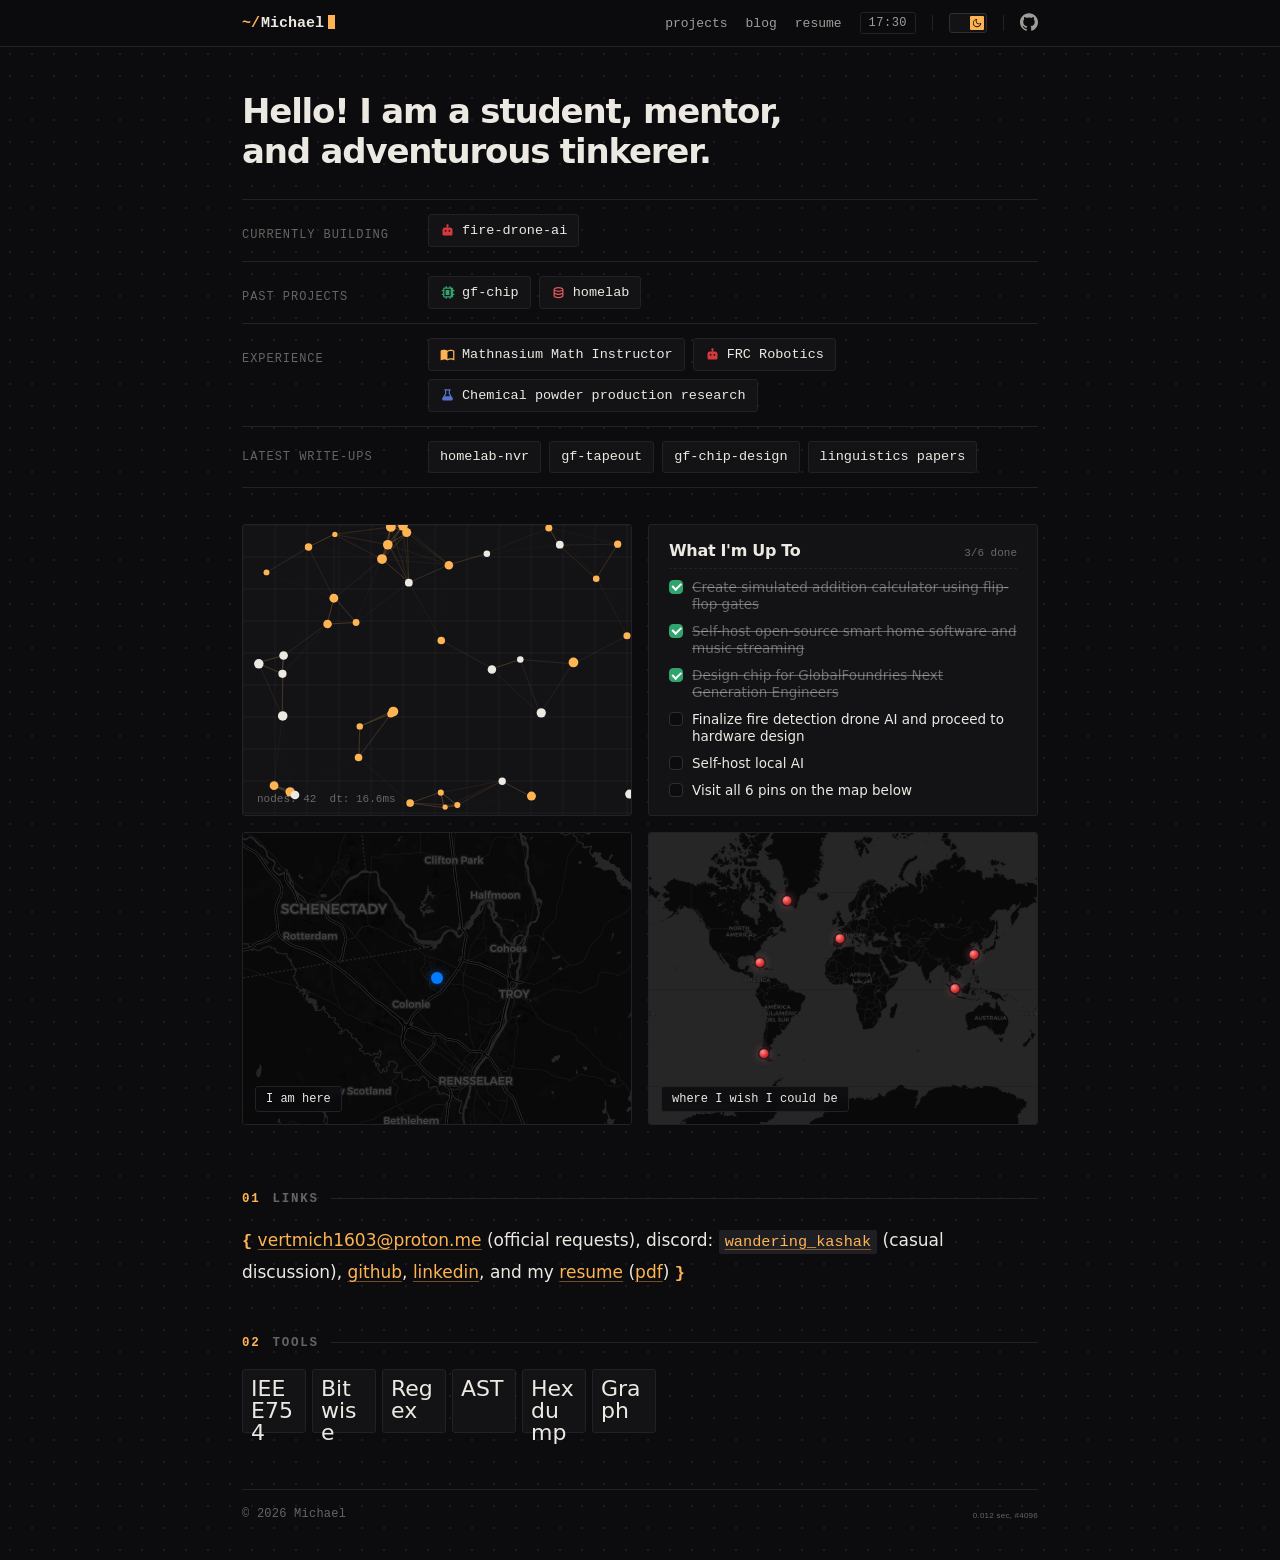
==== commit cf0ccf03: "Add homelab NVR write-up and linguistics papers page" ====
--- a/index.html
+++ b/index.html
@@ -517,8 +517,10 @@
     <div class="row">
       <span class="row-label">Latest write-ups</span>
       <div class="row-items">
+        <a href="homelab.html" class="b" title="Self-Hosted Homelab &amp; Intel iGPU AI Camera NVR">homelab-nvr</a>
         <a href="gf-tapeout.html" class="b" title="Two-Digit BCD Adding Calculator Report (GlobalFoundries NextGen Engineers)">gf-tapeout</a>
         <a href="gf-chip-design.html" class="b" title="Two-Digit BCD Adding Calculator Visual Walkthrough">gf-chip-design</a>
+        <a href="linguistics.html" class="b" target="_blank" rel="noopener" title="Historical linguistics research papers">linguistics papers</a>
       </div>
     </div>
   </div>
--- a/assets/css/global.css
+++ b/assets/css/global.css
@@ -606,30 +606,6 @@
   border-color: #ece9e2;
 }
 
-/* H1 character blink & optical kerning */
-h1 span.ch {
-  display: inline-block;
-  transform-origin: left center;
-  animation: blink 220ms;
-}
-
-h1 span.word {
-  white-space: pre;
-}
-
-@keyframes blink {
-  0% {
-    transform: scale(1);
-  }
-  50% {
-    transform: scale(1.10);
-    color: var(--c-brand-1);
-  }
-  100% {
-    transform: scale(1);
-  }
-}
-
 /* Code & Blog styles */
 pre {
   border-radius: var(--radius);
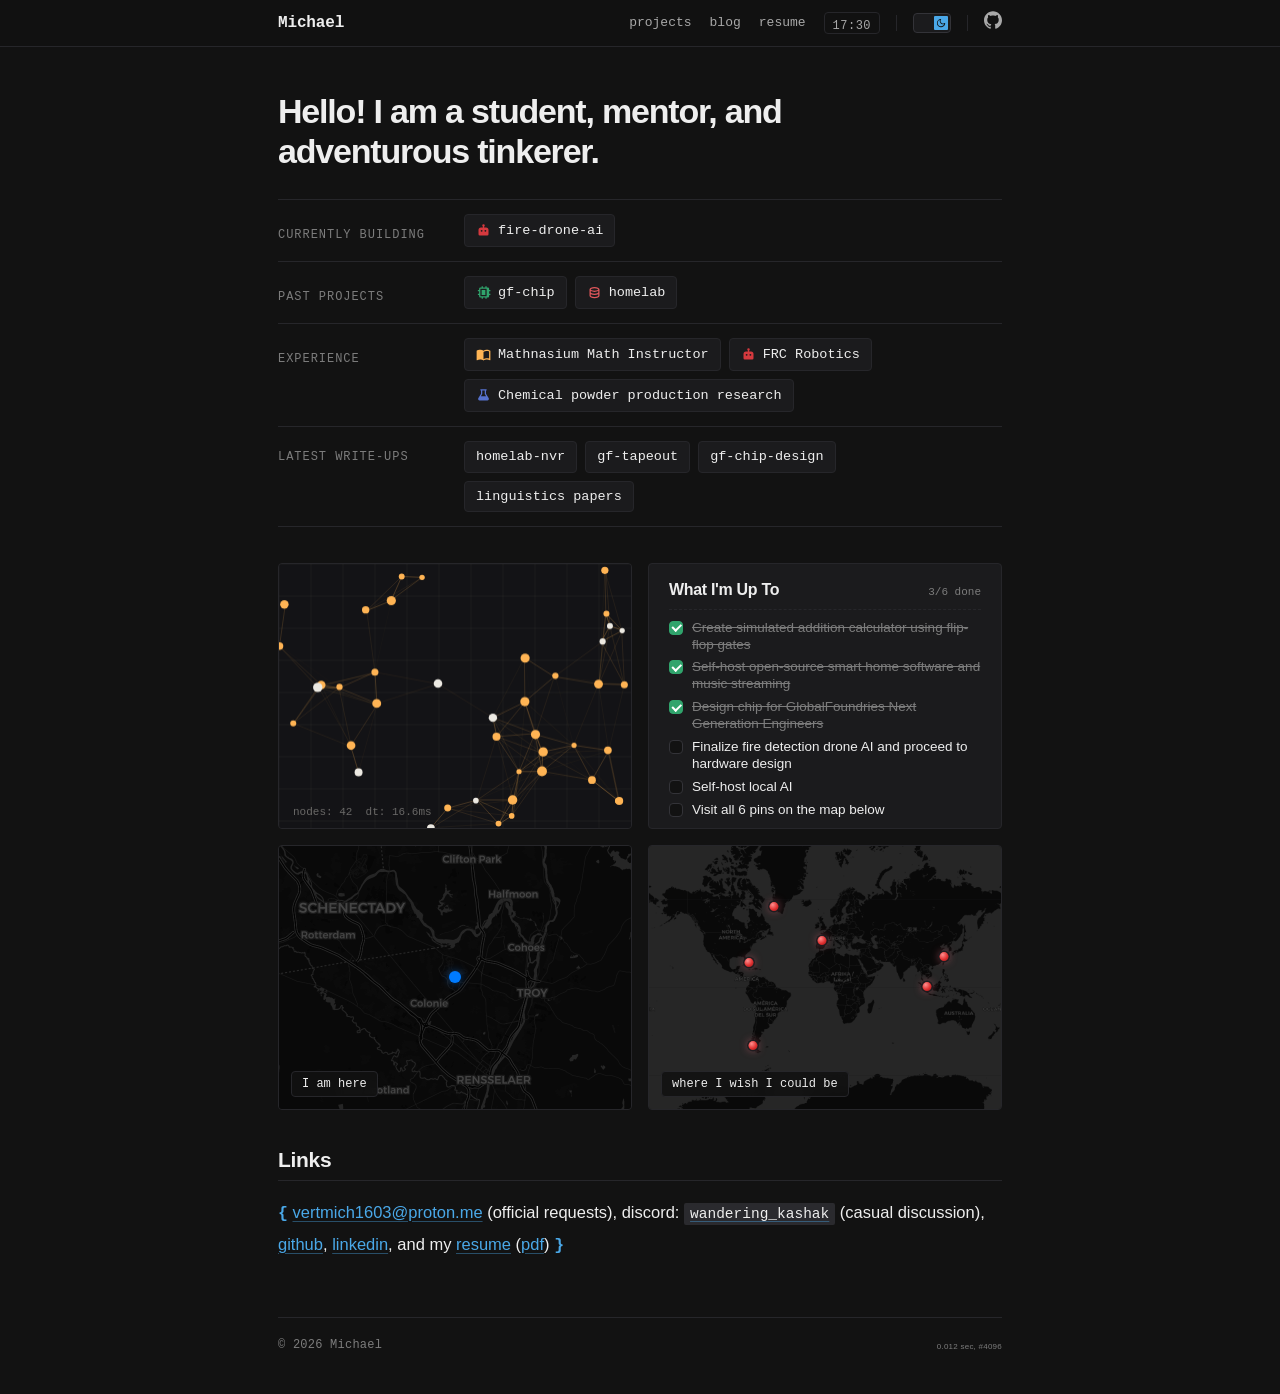
==== commit 0922ed5f: "Blend medv.io with danfiumara.com minimalist hand-coded style" ====
--- a/index.html
+++ b/index.html
@@ -659,18 +659,6 @@
   </p>
 </section>
 
-<section>
-  <h2>Tools</h2>
-  <div class="tools">
-    <a href="projects.html">IEEE754</a>
-    <a href="projects.html">Bitwise</a>
-    <a href="projects.html">Regex</a>
-    <a href="projects.html">AST</a>
-    <a href="projects.html">Hexdump</a>
-    <a href="projects.html">Graph</a>
-  </div>
-</section>
-
 <footer>
   <div class="footer-links">
     <div>© 2026 Michael</div>
--- a/assets/css/global.css
+++ b/assets/css/global.css
@@ -52,81 +52,92 @@
   --c-amber-soft: rgba(255, 180, 84, .12);
 }
 
-/* Single amber accent drives links, headings, hover states */
+/* Classic developer blue accent (danfiumara.com) + subtle medv.io restraint */
 :root {
   --c-default-soft: var(--c-gray-soft);
-  --c-brand-1: var(--c-amber-1);
-  --c-brand-2: var(--c-amber-2);
-  --c-brand-3: var(--c-amber-3);
-  --c-brand-soft: var(--c-amber-soft);
+  --c-brand-1: #268bd2;
+  --c-brand-2: #1c6ea4;
+  --c-brand-3: #3a9be0;
+  --c-brand-soft: rgba(38, 139, 210, .12);
   --c-on-brand: #fff;
 }
 
 .dark {
-  --c-on-brand: #1a1204;
-}
-
-:root {
-  --font-family: ui-sans-serif, system-ui, -apple-system, BlinkMacSystemFont, "Segoe UI", Roboto, "Helvetica Neue", Arial, sans-serif;
+  --c-brand-1: #4aa8e8;
+  --c-brand-2: #72bef2;
+  --c-brand-3: #268bd2;
+  --c-brand-soft: rgba(74, 168, 232, .14);
+  --c-on-brand: #121212;
+}
+
+:root {
+  --font-family: -apple-system, BlinkMacSystemFont, "Segoe UI", Roboto, "Helvetica Neue", Arial, sans-serif;
   --font-family-mono: ui-monospace, SFMono-Regular, "SF Mono", Menlo, Monaco, Consolas, "Liberation Mono", "Courier New", monospace;
-  --code-color: var(--c-brand-1);
-  --code-bg: var(--c-default-soft);
-  --code-block-bg: var(--c-bg-alt);
-  --code-block-color: var(--c-text-1);
-  --code-line-height: 1.7;
-  --code-font-size: 15.25px;
-  --radius: 3px;
-}
-
-/* Warm paper (light) */
-:root {
-  --c-bg: #f4f1ea;
-  --c-bg-alt: #ebe7dc;
-  --c-bg-elv: rgb(244 241 234 / 0.82);
-  --c-dot: rgba(60, 50, 30, .13);
-}
-
-/* Warm graphite (dark) */
+  --code-color: var(--c-text-1);
+  --code-bg: #e5e5e5;
+  --code-block-bg: #272822;
+  --code-block-color: #f8f8f2;
+  --code-line-height: 1.65;
+  --code-font-size: 14.5px;
+  --radius: 4px;
+}
+
 .dark {
-  --c-bg: #0c0c0e;
-  --c-bg-alt: #131316;
-  --c-bg-elv: rgb(12 12 14 / 0.82);
-  --c-dot: rgba(255, 245, 225, .07);
-}
-
-:root {
-  --c-border: #cbc4b2;
-  --c-divider: #dcd6c6;
-}
-
+  --code-color: #eee;
+  --code-bg: #2a2a2e;
+  --code-block-bg: #1b1c18;
+  --code-block-color: #f8f8f2;
+}
+
+/* Clean off-white paper (light, danfiumara.com) */
+:root {
+  --c-bg: #faf9f6;
+  --c-bg-alt: #f1f0ec;
+  --c-bg-elv: rgb(250 249 246 / 0.92);
+  --c-dot: transparent;
+}
+
+/* Flat charcoal dark (danfiumara.com) */
 .dark {
-  --c-border: #2e2e35;
-  --c-divider: #212127;
-}
-
-:root {
-  --shadow-1: 0 1px 2px rgba(0, 0, 0, .04), 0 1px 2px rgba(0, 0, 0, .06);
-  --shadow-2: 0 3px 12px rgba(0, 0, 0, .07), 0 1px 4px rgba(0, 0, 0, .07);
-  --shadow-3: 0 12px 32px rgba(0, 0, 0, .1), 0 2px 6px rgba(0, 0, 0, .08);
-  --shadow-4: 0 14px 44px rgba(0, 0, 0, .12), 0 3px 9px rgba(0, 0, 0, .12);
-  --shadow-5: 0 18px 56px rgba(0, 0, 0, .16), 0 4px 12px rgba(0, 0, 0, .16);
-}
-
-:root {
-  --c-text-1: rgb(28, 27, 25);
-  --c-text-2: rgba(28, 27, 25, .72);
-  --c-text-3: rgba(28, 27, 25, .48);
+  --c-bg: #121212;
+  --c-bg-alt: #1b1b1d;
+  --c-bg-elv: rgb(18 18 18 / 0.92);
+  --c-dot: transparent;
+}
+
+:root {
+  --c-border: #d8d6cf;
+  --c-divider: #e5e5e2;
 }
 
 .dark {
-  --c-text-1: rgb(236, 233, 226);
-  --c-text-2: rgba(236, 233, 226, .66);
-  --c-text-3: rgba(236, 233, 226, .4);
-}
-
-:root {
-  --max-width: 860px;
-  --main-padding: 32px;
+  --c-border: #333338;
+  --c-divider: #26262a;
+}
+
+:root {
+  --shadow-1: 0 1px 2px rgba(0, 0, 0, .05);
+  --shadow-2: 0 3px 10px rgba(0, 0, 0, .08);
+  --shadow-3: 0 10px 24px rgba(0, 0, 0, .12);
+  --shadow-4: 0 14px 36px rgba(0, 0, 0, .15);
+  --shadow-5: 0 18px 48px rgba(0, 0, 0, .2);
+}
+
+:root {
+  --c-text-1: #222222;
+  --c-text-2: #555555;
+  --c-text-3: #767676;
+}
+
+.dark {
+  --c-text-1: #eeeeee;
+  --c-text-2: #a8a8a8;
+  --c-text-3: #7c7c7c;
+}
+
+:root {
+  --max-width: 780px;
+  --main-padding: 28px;
 }
 
 * {
@@ -140,15 +151,10 @@
 body {
   margin: 0;
   font-family: var(--font-family), sans-serif;
-  font-size: 17px;
-  line-height: 1;
+  font-size: 16.5px;
+  line-height: 1.5;
   color: var(--c-text-1);
   background-color: var(--c-bg);
-  /* faint dot grid, like engineering paper */
-  background-image: radial-gradient(var(--c-dot) 1px, transparent 1px);
-  background-size: 22px 22px;
-  background-position: -1px -1px;
-  counter-reset: sec;
   text-rendering: optimizeLegibility;
   -webkit-font-smoothing: antialiased;
   -moz-osx-font-smoothing: grayscale;
@@ -197,47 +203,31 @@
 }
 
 h1 {
-  margin: 30px 0 26px;
-  letter-spacing: -.035em;
-  line-height: 1.1;
-  font-size: 40px;
+  margin: 30px 0 22px;
+  letter-spacing: -.025em;
+  line-height: 1.18;
+  font-size: 34px;
   font-weight: 700;
   color: var(--c-text-1);
 }
 
-/* Section headings read like numbered datasheet labels: "01 / links" */
 h2 {
-  counter-increment: sec;
-  margin: 16px 0 16px;
-  padding-top: 28px;
-  letter-spacing: .14em;
-  text-transform: uppercase;
-  font-family: var(--font-family-mono), monospace;
-  line-height: 20px;
-  font-size: 12.5px;
+  margin: 36px 0 14px;
+  padding-bottom: 6px;
+  letter-spacing: -.015em;
+  line-height: 1.3;
+  font-size: 21px;
   font-weight: 700;
-  color: var(--c-text-3);
-  display: flex;
-  align-items: center;
-  gap: 12px;
-}
-
-h2::before {
-  content: counter(sec, decimal-leading-zero);
-  color: var(--c-brand-1);
-}
-
-h2::after {
-  content: "";
-  flex: 1;
-  border-top: 1px solid var(--c-divider);
+  color: var(--c-text-1);
+  border-bottom: 1px solid var(--c-divider);
 }
 
 h3 {
-  margin: 32px 0 0;
+  margin: 26px 0 8px;
   letter-spacing: -.01em;
-  line-height: 28px;
-  font-size: 18px;
+  line-height: 1.35;
+  font-size: 17.5px;
+  color: var(--c-text-1);
 }
 
 hr {
@@ -341,39 +331,17 @@
 }
 
 .nav-title a {
-  font-size: 15px;
+  font-size: 16px;
   line-height: 1;
   font-weight: 700;
-  letter-spacing: 0;
+  letter-spacing: -0.01em;
   color: var(--c-text-1);
   text-decoration: none;
 }
 
-.nav-title a::before {
-  content: "~/";
+.nav-title a:hover {
   color: var(--c-brand-1);
-  margin-right: 1px;
-}
-
-.nav-title a::after {
-  content: "";
-  display: inline-block;
-  width: 7px;
-  height: 14px;
-  margin-left: 4px;
-  vertical-align: -2px;
-  background: var(--c-brand-1);
-  animation: caret 1.1s steps(1) infinite;
-}
-
-.nav-title a:hover {
-  color: var(--c-text-1);
   text-decoration: none;
-}
-
-@keyframes caret {
-  0%, 55% { opacity: 1; }
-  56%, 100% { opacity: 0; }
 }
 
 .nav-menu {
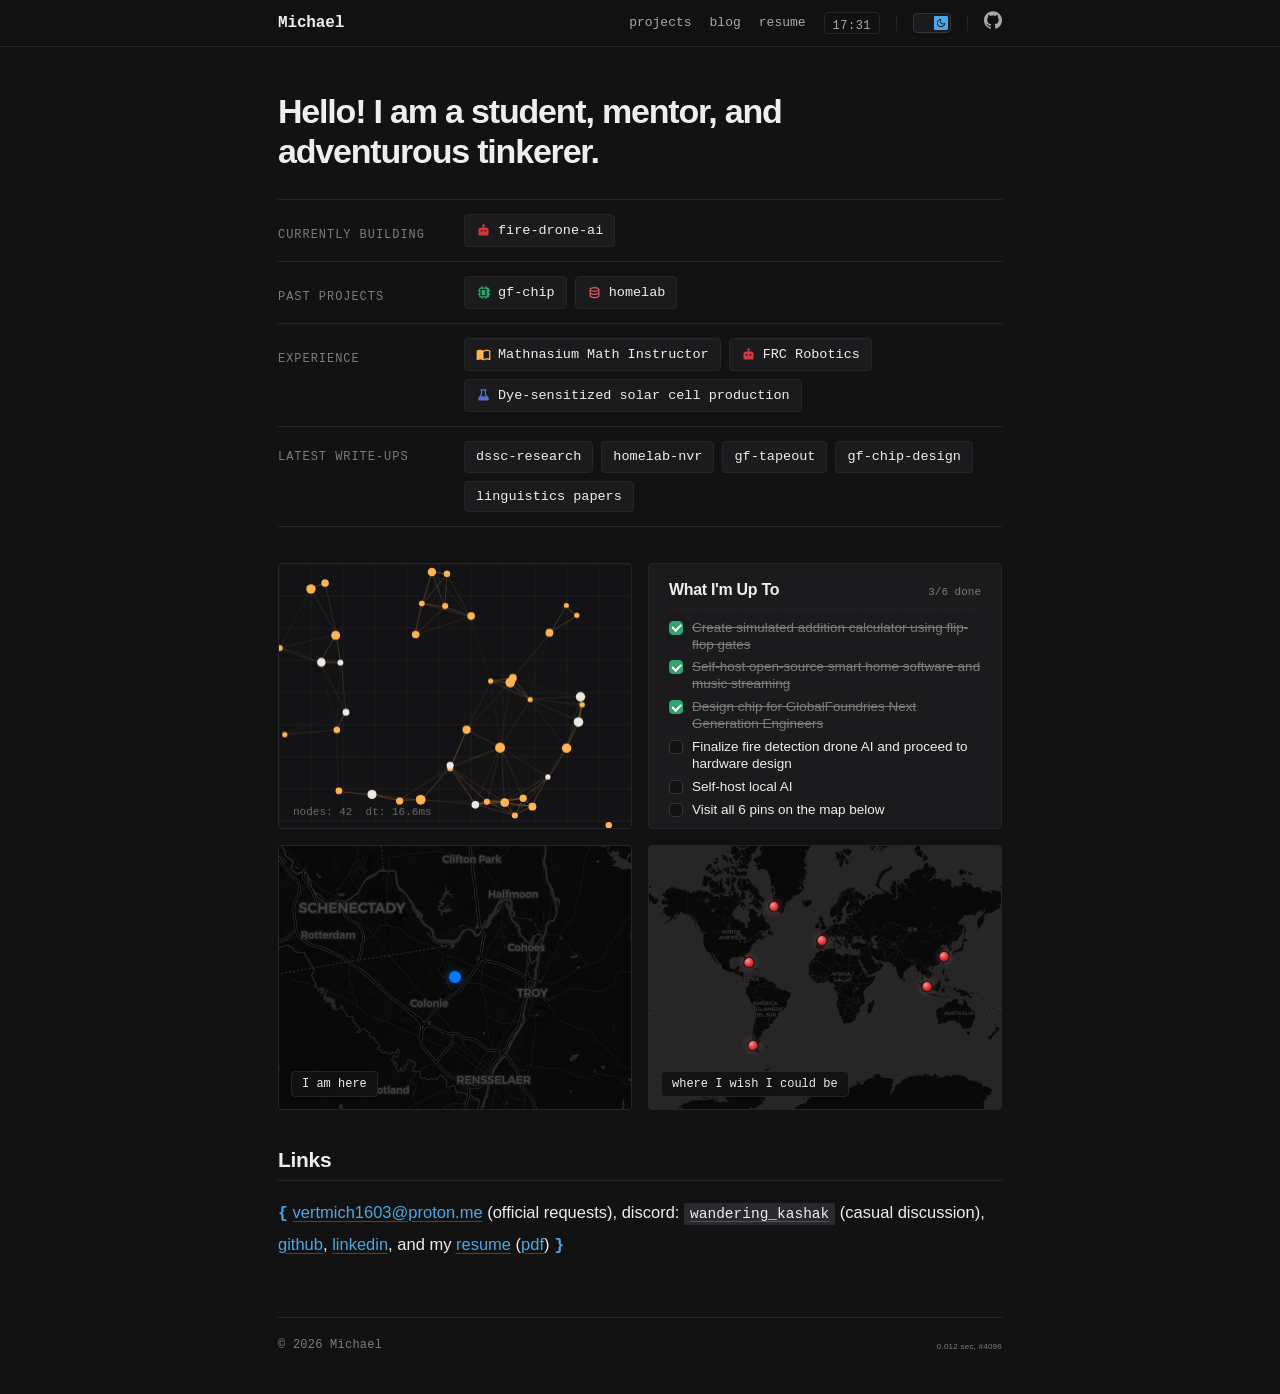
==== commit 4505d396: "Replace chemical powder research with dye-sensitized solar cell production" ====
--- a/index.html
+++ b/index.html
@@ -508,15 +508,16 @@
         <a class="b" href="projects.html#robotics" title="Mechanical Subteam Captain — Shenendehowa FRC Robotics">
           <svg aria-hidden="true" focusable="false"><use xlink:href="#bot"></use></svg>
           FRC Robotics</a>
-        <a class="b" href="projects.html#research" title="Chemical Engineering student research on powder production">
+        <a class="b" href="dssc-research.html" title="Dye-sensitized solar cell production: initial development &amp; current research">
           <svg aria-hidden="true" focusable="false"><use xlink:href="#lab"></use></svg>
-          Chemical powder production research</a>
+          Dye-sensitized solar cell production</a>
       </div>
     </div>
 
     <div class="row">
       <span class="row-label">Latest write-ups</span>
       <div class="row-items">
+        <a href="dssc-research.html" class="b" title="Dye-Sensitized Solar Cell Production: Initial Development &amp; Current Research">dssc-research</a>
         <a href="homelab.html" class="b" title="Self-Hosted Homelab &amp; Intel iGPU AI Camera NVR">homelab-nvr</a>
         <a href="gf-tapeout.html" class="b" title="Two-Digit BCD Adding Calculator Report (GlobalFoundries NextGen Engineers)">gf-tapeout</a>
         <a href="gf-chip-design.html" class="b" title="Two-Digit BCD Adding Calculator Visual Walkthrough">gf-chip-design</a>
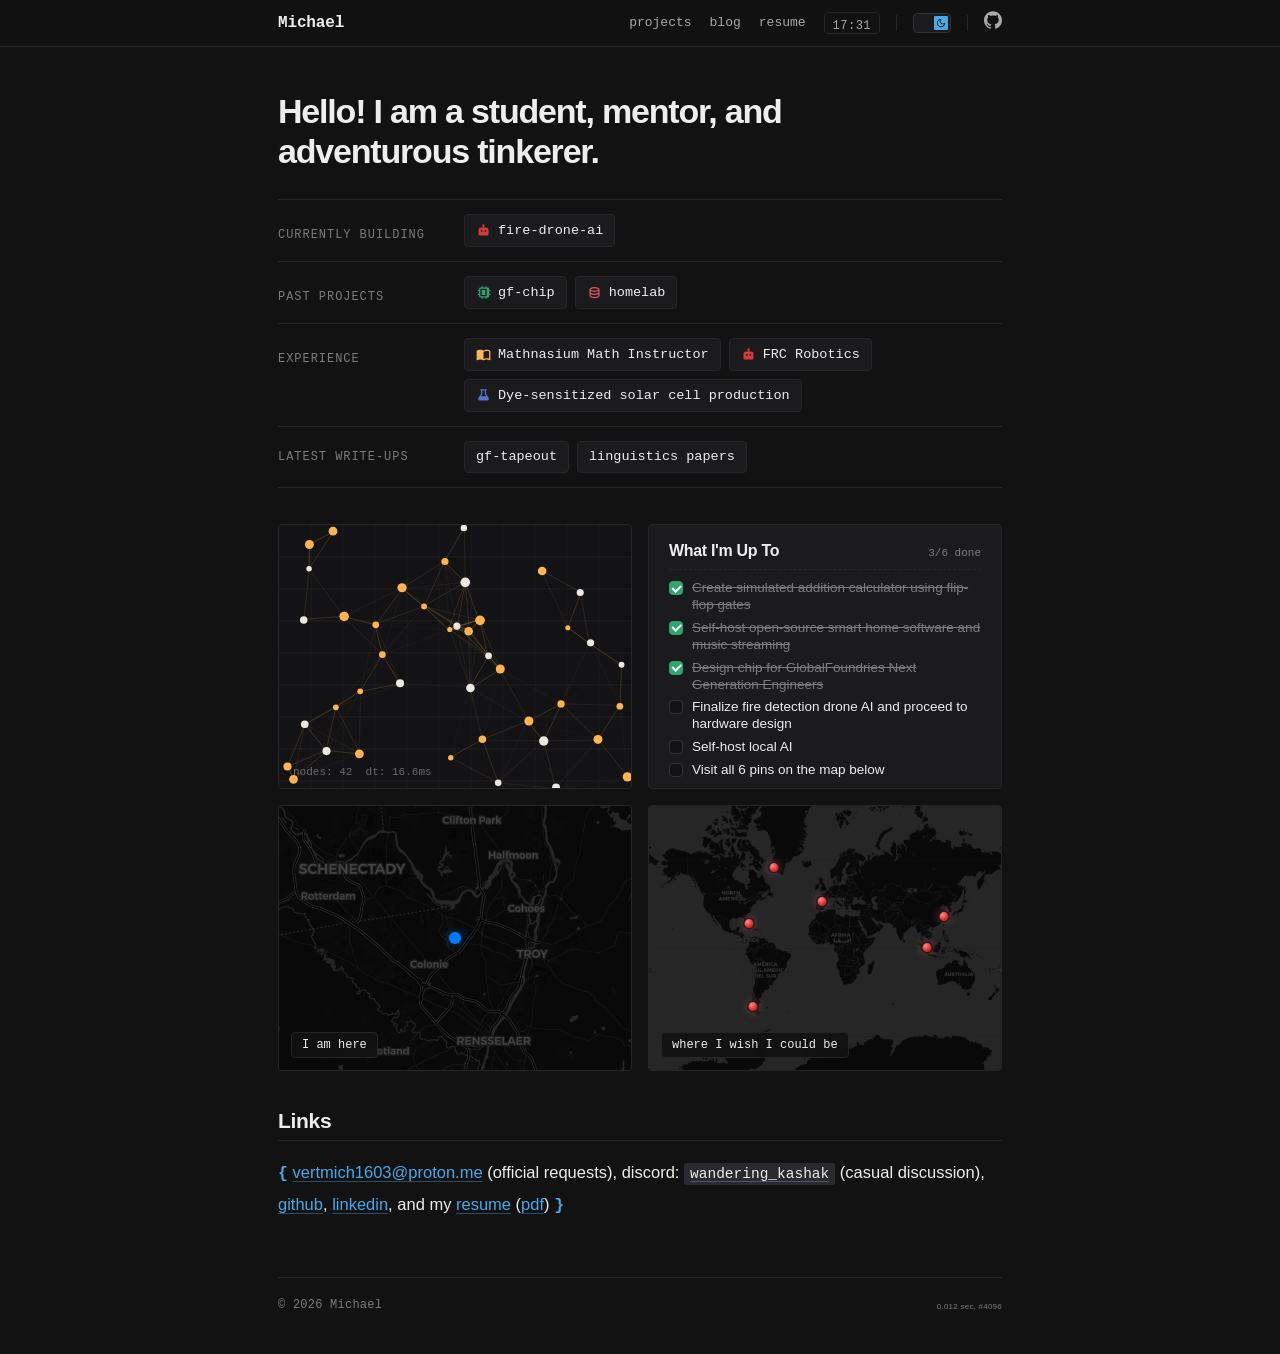
==== commit e7a28228: "Keep only gf-tapeout and linguistics papers in Latest write-ups" ====
--- a/index.html
+++ b/index.html
@@ -517,10 +517,7 @@
     <div class="row">
       <span class="row-label">Latest write-ups</span>
       <div class="row-items">
-        <a href="dssc-research.html" class="b" title="Dye-Sensitized Solar Cell Production: Initial Development &amp; Current Research">dssc-research</a>
-        <a href="homelab.html" class="b" title="Self-Hosted Homelab &amp; Intel iGPU AI Camera NVR">homelab-nvr</a>
         <a href="gf-tapeout.html" class="b" title="Two-Digit BCD Adding Calculator Report (GlobalFoundries NextGen Engineers)">gf-tapeout</a>
-        <a href="gf-chip-design.html" class="b" title="Two-Digit BCD Adding Calculator Visual Walkthrough">gf-chip-design</a>
         <a href="linguistics.html" class="b" target="_blank" rel="noopener" title="Historical linguistics research papers">linguistics papers</a>
       </div>
     </div>
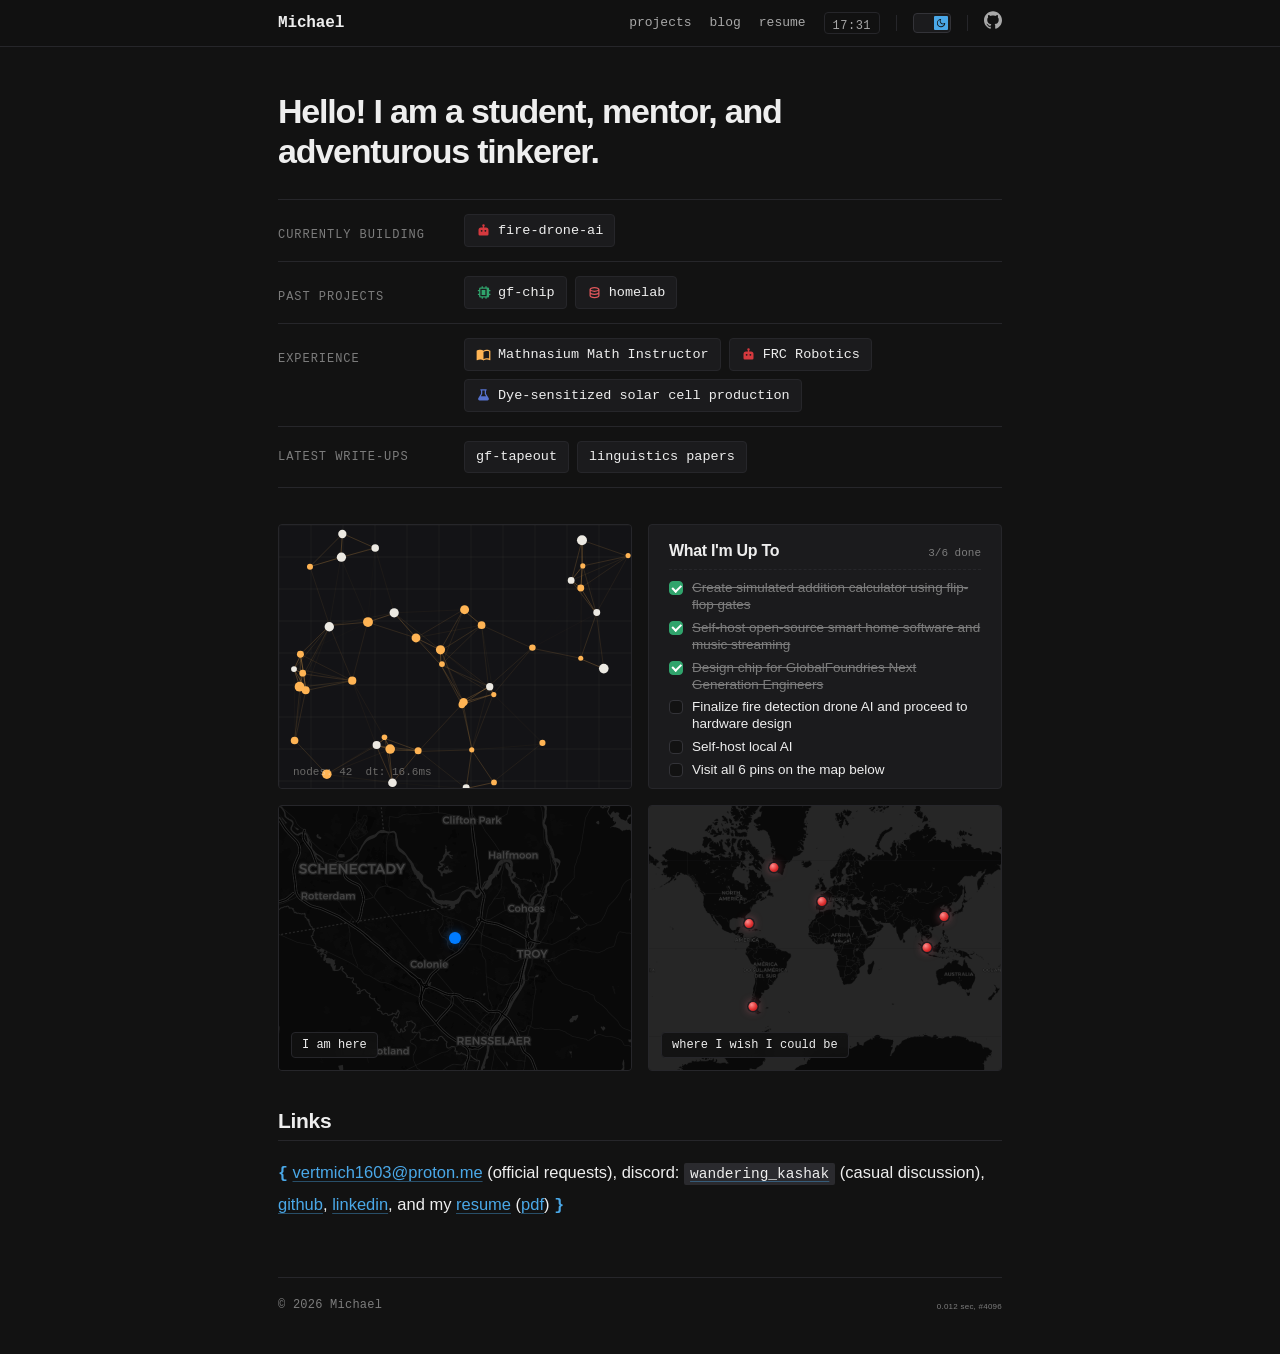
==== commit 36fa9243: "Open linguistics papers in same tab instead of new tab" ====
--- a/index.html
+++ b/index.html
@@ -518,7 +518,7 @@
       <span class="row-label">Latest write-ups</span>
       <div class="row-items">
         <a href="gf-tapeout.html" class="b" title="Two-Digit BCD Adding Calculator Report (GlobalFoundries NextGen Engineers)">gf-tapeout</a>
-        <a href="linguistics.html" class="b" target="_blank" rel="noopener" title="Historical linguistics research papers">linguistics papers</a>
+        <a href="linguistics.html" class="b" title="Historical linguistics research papers">linguistics papers</a>
       </div>
     </div>
   </div>
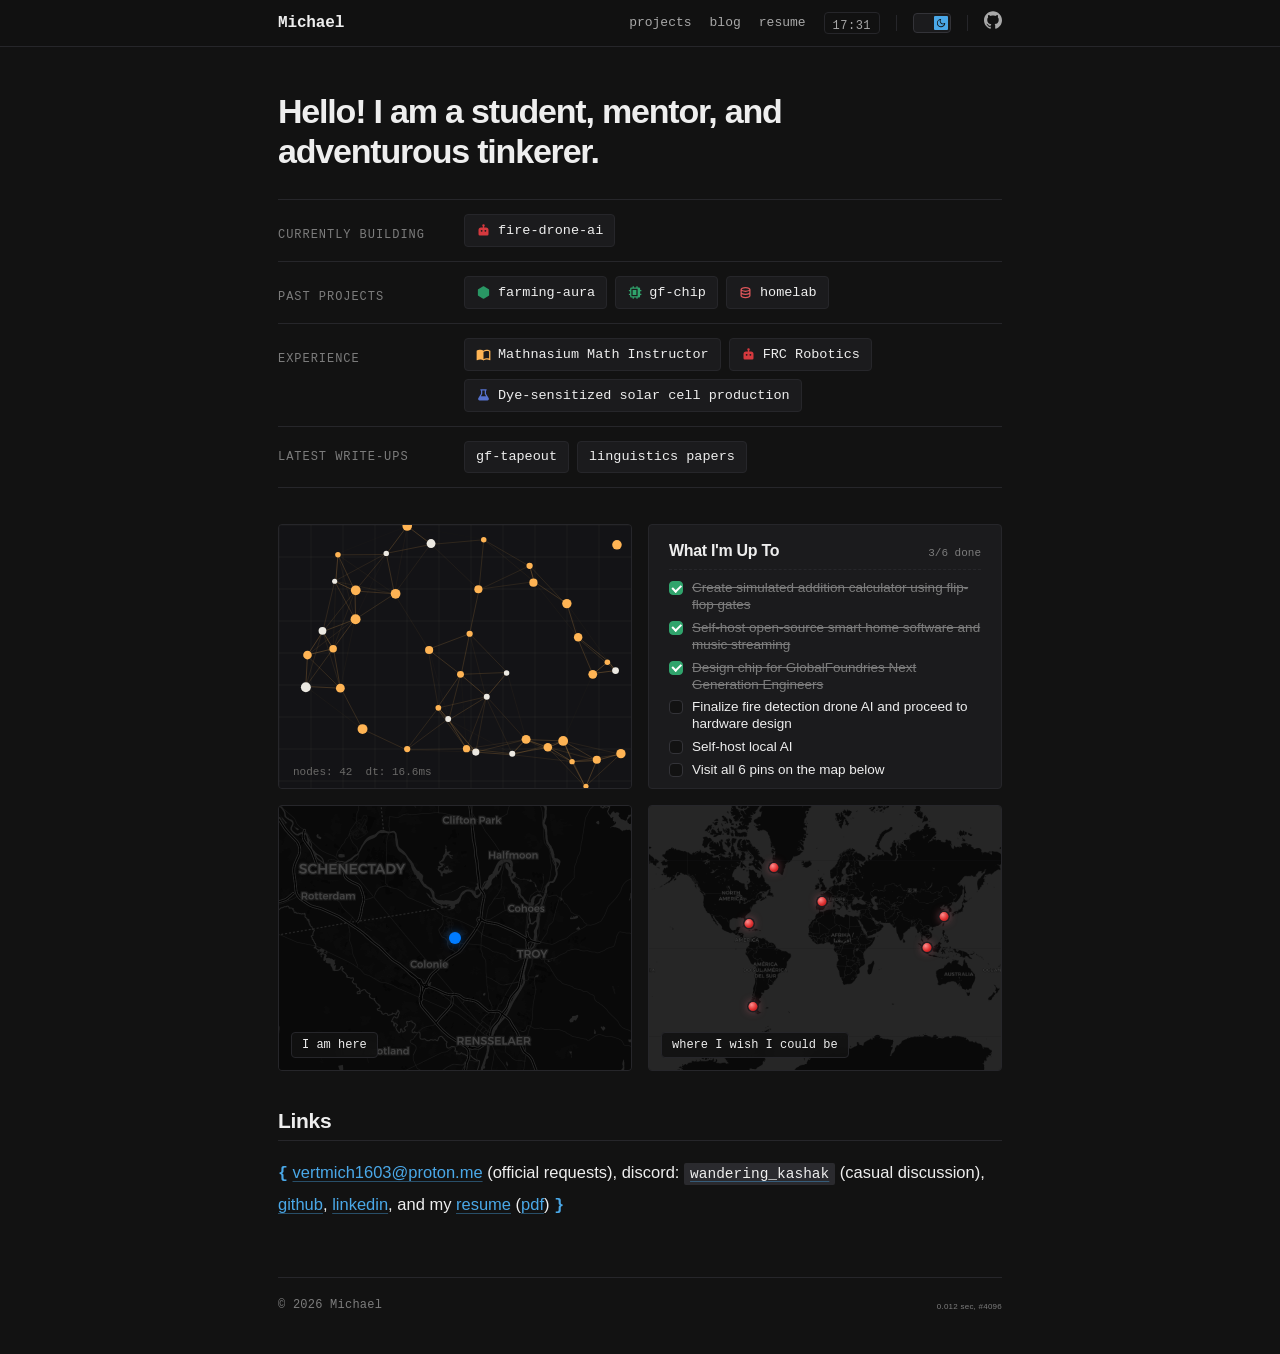
==== commit 99ac5e15: "Add Farming Aura (NASA Space Apps 2026) write-up and links" ====
--- a/index.html
+++ b/index.html
@@ -490,6 +490,9 @@
     <div class="row">
       <span class="row-label">Past projects</span>
       <div class="row-items">
+        <a class="b" href="projects.html#farming-aura" title="Farming Aura — NASA Space Apps 2026 crop rotation platform &amp; $40 IoT soil station">
+          <svg aria-hidden="true" focusable="false"><use xlink:href="#cube"></use></svg>
+          farming-aura</a>
         <a class="b" href="projects.html#gf-chip" title="GlobalFoundries Next Generation Engineers chip design">
           <svg aria-hidden="true" focusable="false"><use xlink:href="#chip"></use></svg>
           gf-chip</a>
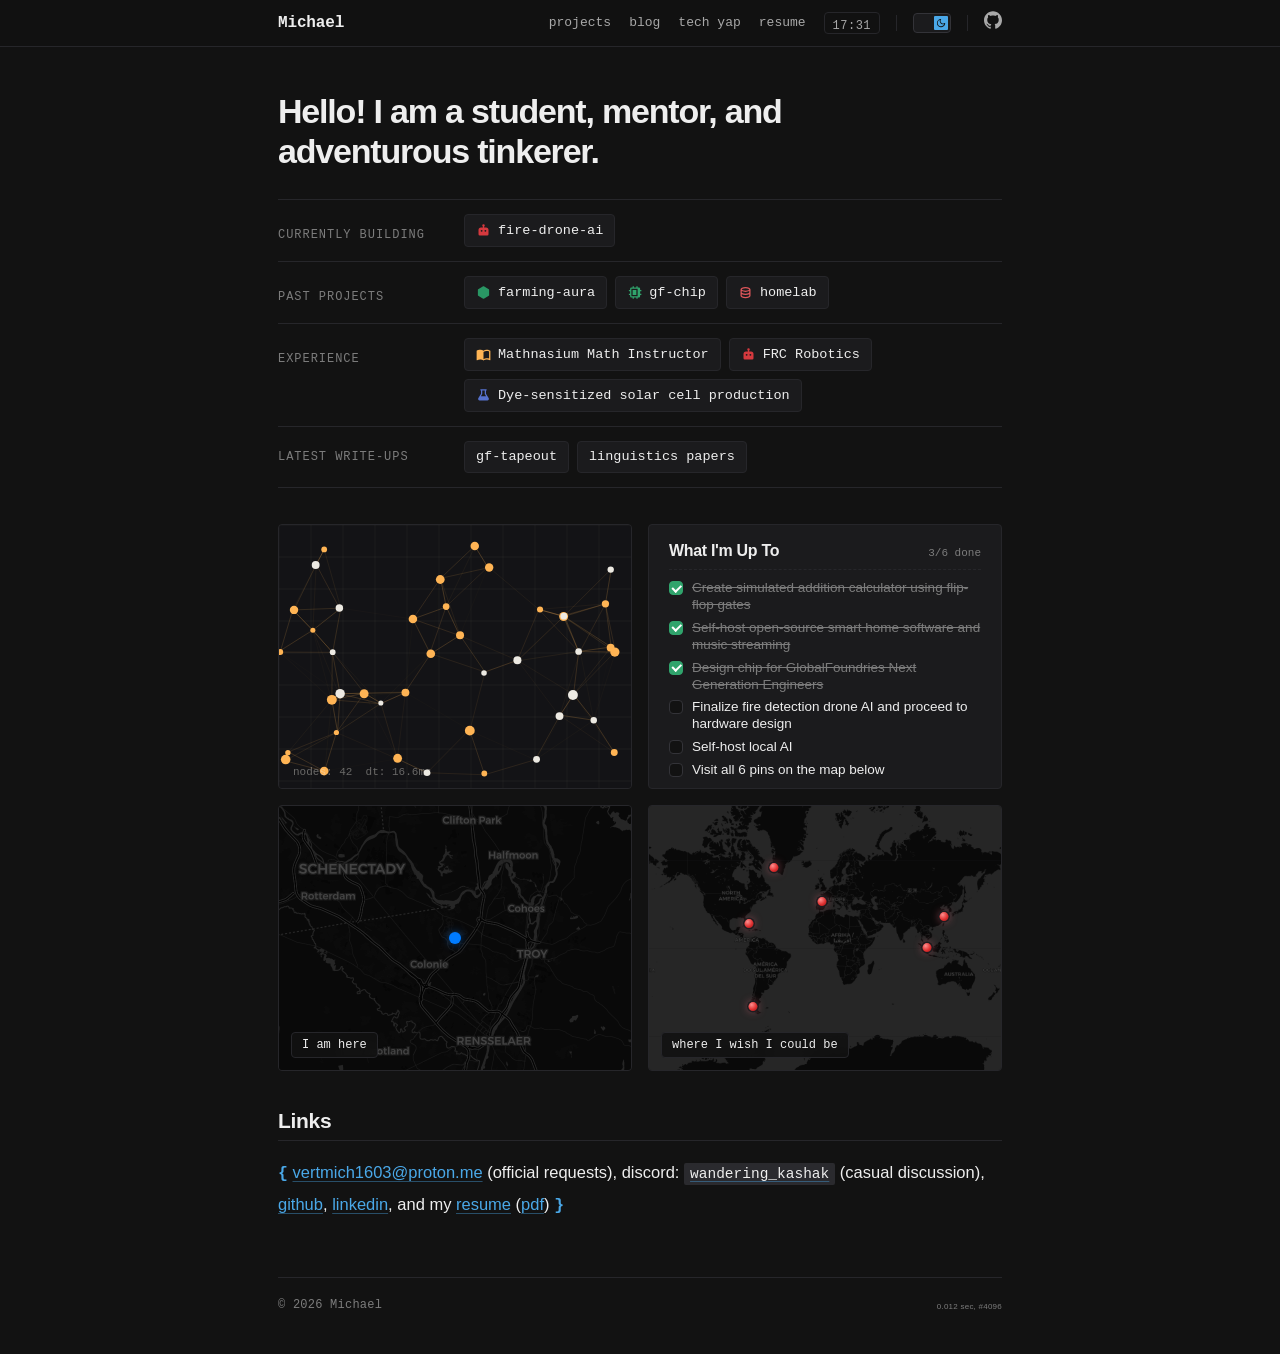
==== commit c138e1bc: "Add tech yap tab between blog and resume across all pages" ====
--- a/index.html
+++ b/index.html
@@ -438,6 +438,7 @@
     <div class="nav-popup">
       <a href="projects.html">projects</a>
       <a href="blog.html">blog</a>
+      <a href="tech-yap.html">tech yap</a>
       <a href="resume.html">resume</a>
       <a href="https://github.com/Kashak213">github</a>
     </div>
@@ -446,6 +447,7 @@
       <div class="nav-element">
         <a href="projects.html">projects</a>
         <a href="blog.html">blog</a>
+      <a href="tech-yap.html">tech yap</a>
         <a href="resume.html">resume</a>
         <div class="my-time" data-timezone="America/New_York" title="Time in my timezone (EST)" tabindex="0">
           19:33
